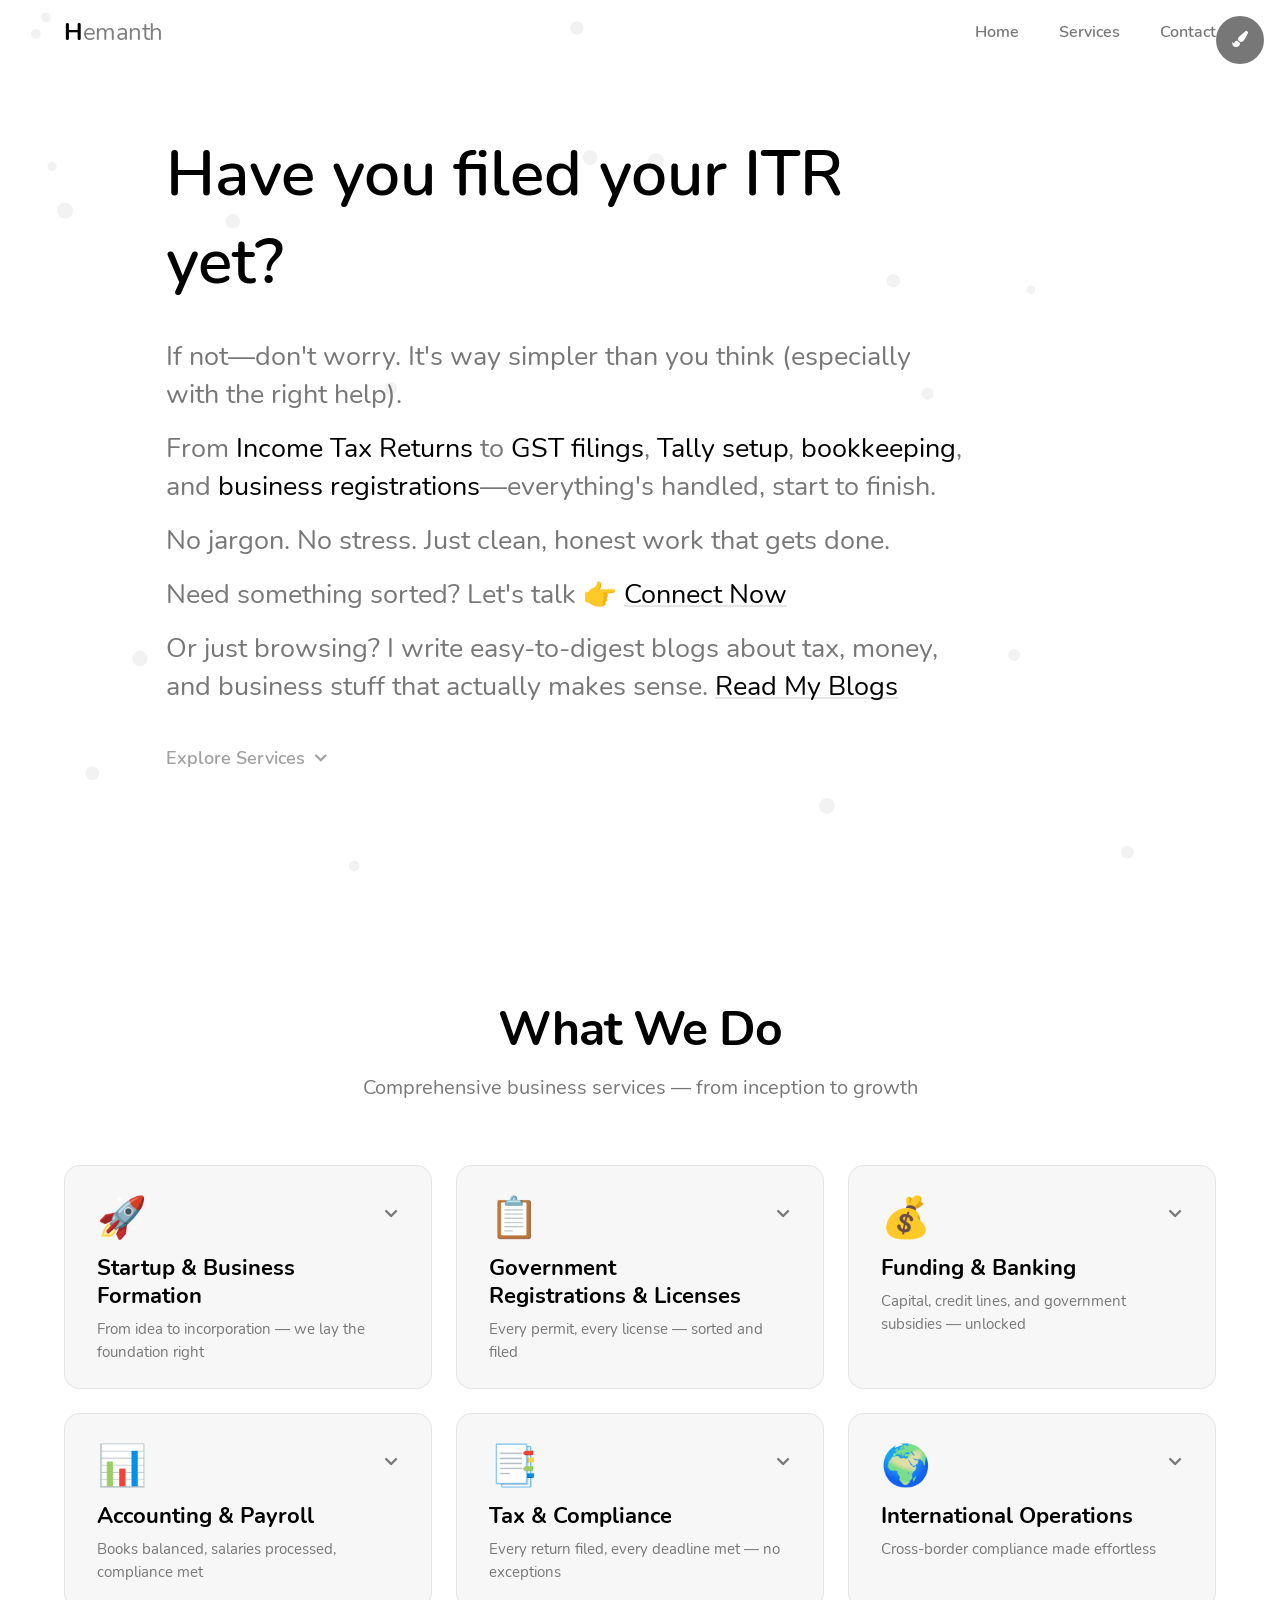
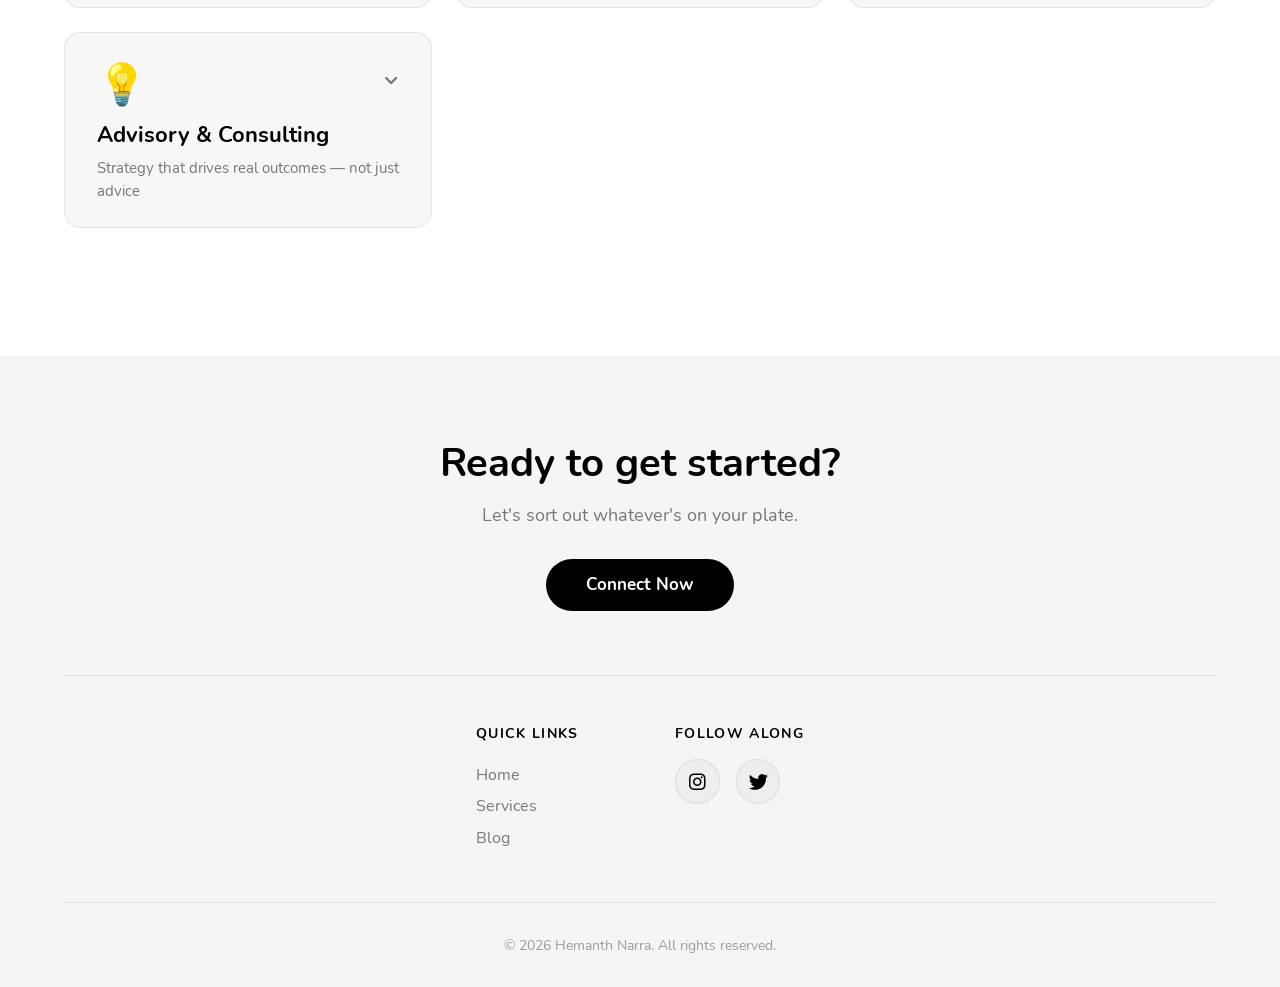
==== index.html @ dd47d0d2 "redesign: add services catalogue with 7 categories, navbar, footer with social links" ====
<!DOCTYPE html>
<html lang="en">
<head>
	<meta charset="utf-8">
	<meta name="viewport" content="width=device-width, initial-scale=1">
	<title>Hemanth Narra — Tax, Compliance & Business Advisory</title>
	<meta name="description" content="End-to-end business services — from startup incorporation and government licenses to tax compliance, accounting, and strategic advisory.">
	<meta name="keywords" content="Income Tax Return, GST Filing, Tally, Accounting, Business Services, Audit, Tax Filing India, Startup Registration, FSSAI, IEC, MSME, ROC Filing, Business Advisory">
	<meta property="og:url" content="https://narra.eu.org">
	<meta property="og:type" content="website">
	<meta property="og:title" content="Hemanth Narra — Tax, Compliance & Business Advisory">
	<meta property="og:description" content="End-to-end business services — from startup incorporation and government licenses to tax compliance, accounting, and strategic advisory.">
	<link rel="stylesheet" type="text/css" href="fonts/css/nunito.css">
	<link rel="stylesheet" type="text/css" href="fonts/css/fontawesome.min.css">
	<link rel="stylesheet" type="text/css" href="css/style.css">
	<link rel="icon" href="fonts/circle_h_icon_199375.ico" type="image/x-icon">
</head>
<body>

<!-- Navigation -->
<nav id="navbar" class="navbar">
	<div class="nav-inner">
		<a href="#home" class="nav-logo">H<span>emanth</span></a>
		<div class="nav-links">
			<a href="#home">Home</a>
			<a href="#services">Services</a>
			<a href="#contact">Contact</a>
		</div>
		<button class="nav-menu-btn" aria-label="Toggle menu">
			<i class="fas fa-bars"></i>
		</button>
	</div>
</nav>

<!-- Hero Section -->
<section id="home" class="main">
	<canvas id="bg" alt=""></canvas>
	<div class="text-container">
		<h1>Have you filed your ITR yet?</h1>
		<h3>If not—don't worry. It's way simpler than you think (especially with the right help).</h3>
		<h3>From <em>Income Tax Returns</em> to <em>GST filings</em>, <em>Tally setup</em>, <em>bookkeeping</em>, and <em>business registrations</em>—everything's handled, start to finish.</h3>
		<h3>No jargon. No stress. Just clean, honest work that gets done.</h3>
		<h3>Need something sorted? Let's talk 👉 <a href="https://forms.gle/b6mmNs5mysbTqsaD6" target="_blank">Connect Now</a></h3>
		<h3>Or just browsing? I write easy-to-digest blogs about tax, money, and business stuff that actually makes sense. <a href="https://blog.narra.eu.org/" target="_blank">Read My Blogs</a></h3>
		<a href="#services" class="scroll-cta">
			<span>Explore Services</span>
			<i class="fas fa-chevron-down"></i>
		</a>
	</div>

	<dialog class="change-color-dialog">
		<h4>Pick your vibe 🌈<br> What colour do you want?</h4>
		<form method="dialog">
			<div class="radio-buttons"></div>
			<input type="button" value="save" id="color-change-save">
			<input type="submit" value="exit">
		</form>
	</dialog>

	<button class="change-color-button" aria-label="change color">
		<i class="fas fa-paint-brush"></i>
	</button>

	<noscript>
		<style>
			button.change-color-button { display: none; }
		</style>
	</noscript>
</section>

<div class="clapper" aria-hidden="true">👏 Less chaos. More clarity.</div>

<!-- Services Catalogue -->
<section id="services" class="services-section">
	<div class="services-inner">
		<h2 class="section-title">What We Do</h2>
		<p class="section-subtitle">Comprehensive business services — from inception to growth</p>

		<div class="services-grid">

			<!-- Category 1: Startup & Business Formation -->
			<div class="service-card" data-category="startup">
				<div class="card-header">
					<div class="card-icon">🚀</div>
					<h3 class="card-title">Startup & Business Formation</h3>
					<p class="card-tagline">From idea to incorporation — we lay the foundation right</p>
					<button class="card-toggle" aria-label="Expand services">
						<i class="fas fa-chevron-down"></i>
					</button>
				</div>
				<div class="card-services">
					<ul>
						<li><strong>Strategic Planning</strong> — Structuring your startup concept from ground up</li>
						<li><strong>Business Incorporation</strong> — Private Limited, LLP, Firms, Trusts, Societies</li>
						<li><strong>ROC Incorporation</strong> — Complete registrar filings handled</li>
						<li><strong>MOA / AOA Drafting</strong> — Memorandum & Articles of Association</li>
						<li><strong>Partnership Deed</strong> — Drafting & Registrar of Firms filing</li>
						<li><strong>Trust Deed & Bye-laws</strong> — For Trusts and Societies</li>
						<li><strong>Social Compliance</strong> — Regulatory compliance for Trusts & Societies</li>
					</ul>
				</div>
			</div>

			<!-- Category 2: Government Registrations & Licenses -->
			<div class="service-card" data-category="licenses">
				<div class="card-header">
					<div class="card-icon">📋</div>
					<h3 class="card-title">Government Registrations & Licenses</h3>
					<p class="card-tagline">Every permit, every license — sorted and filed</p>
					<button class="card-toggle" aria-label="Expand services">
						<i class="fas fa-chevron-down"></i>
					</button>
				</div>
				<div class="card-services">
					<ul>
						<li><strong>DPIIT Recognition</strong> — Startup certification from the government</li>
						<li><strong>Startup India Portal</strong> — Complete registration assistance</li>
						<li><strong>NSWS Guidance</strong> — Single window clearance navigation</li>
						<li><strong>Factory Licenses</strong> — State-level factory establishment permits</li>
						<li><strong>Pollution Control NOCs</strong> — CPCB / SPCB approvals</li>
						<li><strong>FSSAI Food Licenses</strong> — Central & state food safety registrations</li>
						<li><strong>BIS Certification</strong> — Bureau of Indian Standards compliance</li>
						<li><strong>Quality Standards</strong> — ISO and industry-specific certifications</li>
						<li><strong>Import Export Code (IEC)</strong> — DGFT registration</li>
						<li><strong>Specialized Trade Licenses</strong> — Industry-specific permits</li>
					</ul>
				</div>
			</div>

			<!-- Category 3: Funding & Banking -->
			<div class="service-card" data-category="funding">
				<div class="card-header">
					<div class="card-icon">💰</div>
					<h3 class="card-title">Funding & Banking</h3>
					<p class="card-tagline">Capital, credit lines, and government subsidies — unlocked</p>
					<button class="card-toggle" aria-label="Expand services">
						<i class="fas fa-chevron-down"></i>
					</button>
				</div>
				<div class="card-services">
					<ul>
						<li><strong>Venture Capital Linking</strong> — Connecting you with the right investors</li>
						<li><strong>MSME Banking</strong> — Specialized credit lines & working capital</li>
						<li><strong>Government Subsidies</strong> — Central & state industrial benefits</li>
						<li><strong>DPR Preparation</strong> — Detailed Project Reports for funding applications</li>
					</ul>
				</div>
			</div>

			<!-- Category 4: Accounting & Payroll -->
			<div class="service-card" data-category="accounting">
				<div class="card-header">
					<div class="card-icon">📊</div>
					<h3 class="card-title">Accounting & Payroll</h3>
					<p class="card-tagline">Books balanced, salaries processed, compliance met</p>
					<button class="card-toggle" aria-label="Expand services">
						<i class="fas fa-chevron-down"></i>
					</button>
				</div>
				<div class="card-services">
					<ul>
						<li><strong>Bookkeeping</strong> — Financial recording & digital reconciliation</li>
						<li><strong>Payroll Processing</strong> — Salary management, attendance tracking, disbursements</li>
						<li><strong>Compliance Checks</strong> — PF, ESI, Professional Tax verification</li>
						<li><strong>Financial Reporting</strong> — Monthly health reports & insights</li>
					</ul>
				</div>
			</div>

			<!-- Category 5: Tax & Compliance -->
			<div class="service-card" data-category="tax">
				<div class="card-header">
					<div class="card-icon">📑</div>
					<h3 class="card-title">Tax & Compliance</h3>
					<p class="card-tagline">Every return filed, every deadline met — no exceptions</p>
					<button class="card-toggle" aria-label="Expand services">
						<i class="fas fa-chevron-down"></i>
					</button>
				</div>
				<div class="card-services">
					<ul>
						<li><strong>Direct Tax</strong> — ITR Filing, TDS Returns, DSC Management</li>
						<li><strong>Indirect Tax</strong> — GST Registration, Monthly Filing, GSTR 1/3B Returns</li>
						<li><strong>Labor Laws</strong> — PF, ESI, Professional Tax deposits & compliance</li>
						<li><strong>Corporate Law</strong> — ROC Filings, Secretarial Audit, Annual Returns</li>
					</ul>
				</div>
			</div>

			<!-- Category 6: International Operations -->
			<div class="service-card" data-category="international">
				<div class="card-header">
					<div class="card-icon">🌍</div>
					<h3 class="card-title">International Operations</h3>
					<p class="card-tagline">Cross-border compliance made effortless</p>
					<button class="card-toggle" aria-label="Expand services">
						<i class="fas fa-chevron-down"></i>
					</button>
				</div>
				<div class="card-services">
					<ul>
						<li><strong>US GAAP Bookkeeping</strong> — American accounting standards handled</li>
						<li><strong>Federal & State Tax Filings</strong> — US tax compliance</li>
						<li><strong>International Tax Planning</strong> — Cross-border structuring</li>
						<li><strong>FEMA Compliance</strong> — Foreign exchange regulations</li>
						<li><strong>Currency Hedging</strong> — Risk management for forex exposure</li>
						<li><strong>Remittance Advisory</strong> — Inward & outward remittance guidance</li>
					</ul>
				</div>
			</div>

			<!-- Category 7: Advisory & Consulting -->
			<div class="service-card" data-category="advisory">
				<div class="card-header">
					<div class="card-icon">💡</div>
					<h3 class="card-title">Advisory & Consulting</h3>
					<p class="card-tagline">Strategy that drives real outcomes — not just advice</p>
					<button class="card-toggle" aria-label="Expand services">
						<i class="fas fa-chevron-down"></i>
					</button>
				</div>
				<div class="card-services">
					<ul>
						<li><strong>Outcome-Based Consulting</strong> — Strategies for profit, distribution, export & marketing</li>
						<li><strong>Personal Finance</strong> — Insurance, Equity, Mutual Fund portfolio guidance</li>
						<li><strong>Tax Planning</strong> — Proactive structural tax planning & optimization</li>
					</ul>
				</div>
			</div>

		</div>
	</div>
</section>

<!-- Contact / Footer -->
<footer id="contact" class="site-footer">
	<div class="footer-inner">
		<div class="footer-cta">
			<h2>Ready to get started?</h2>
			<p>Let's sort out whatever's on your plate.</p>
			<a href="https://forms.gle/b6mmNs5mysbTqsaD6" target="_blank" class="footer-btn">Connect Now</a>
		</div>
		<div class="footer-links">
			<div class="footer-col">
				<h4>Quick Links</h4>
				<a href="#home">Home</a>
				<a href="#services">Services</a>
				<a href="https://blog.narra.eu.org/" target="_blank">Blog</a>
			</div>
			<div class="footer-col">
				<h4>Follow Along</h4>
				<div class="social-links">
					<a href="https://www.instagram.com/hemanthnarrax/" target="_blank" aria-label="Instagram">
						<i class="fab fa-instagram"></i>
					</a>
					<a href="https://x.com/HemanthnarraX" target="_blank" aria-label="X (Twitter)">
						<i class="fab fa-twitter"></i>
					</a>
				</div>
			</div>
		</div>
		<div class="footer-bottom">
			<p>&copy; 2026 Hemanth Narra. All rights reserved.</p>
		</div>
	</div>
</footer>

<script src="js/script.js"></script>
<script src="fonts/attribution.js"></script>
</body>
</html>
---- fonts/css/nunito.css ----
/*! Generated by Font Squirrel (https://www.fontsquirrel.com) on January 31, 2022 */

@font-face {
    font-family: 'Nunito';
    src: url('../webfonts/nunito-regular.woff2') format('woff2'),
         url('../webfonts/nunito-regular.woff') format('woff');
    font-weight: 400;
    font-style: normal;
}

@font-face {
    font-family: 'Nunito';
    src: url('../webfonts/nunito-semibold.woff2') format('woff2'),
         url('../webfonts/nunito-semibold.woff') format('woff');
    font-weight: 600;
    font-style: normal;
}

@font-face {
    font-family: 'Nunito';
    src: url('../webfonts/nunito-bold.woff2') format('woff2'),
         url('../webfonts/nunito-bold.woff') format('woff');
    font-weight: 700;
    font-style: normal;
}
---- css/style.css ----
*, *:before, *:after {
  box-sizing: border-box;
}

html {
  overflow-x: hidden;
  scroll-behavior: smooth;
}

body {
  margin: 0;
  font-family: "Nunito", sans-serif;
  background: var(--bgColor);
  --liteColor: white;
  --liteText: #777;
  --darkColor: black;
  --darkText: #aaa;
  --mintColor: #c7fcee;
  --mintText: #5f8c80;
  --purpColor: #cfc7fc;
  --purpText: #7166af;
  --yellColor: #fcfcbf;
  --yellText: #8c8c5f;
  --pinkColor: #fca9d6;
  --pinkText: #7f556c;
  --blueColor: #ade3ff;
  --blueText: #46748c;
  /* Redesign tokens */
  --cardBg: rgba(255,255,255,0.06);
  --cardBorder: rgba(0,0,0,0.08);
  --cardHover: rgba(0,0,0,0.03);
  --sectionBg: transparent;
  --footerBg: rgba(0,0,0,0.05);
  --accentGradient: linear-gradient(135deg, var(--boldColor), var(--textColor));
}
@media (prefers-color-scheme: light) {
  body {
    --bgColor: white;
    --textColor: #777;
    --iconColor: black;
    --boldColor: black;
    --cardBg: rgba(0,0,0,0.03);
    --cardBorder: rgba(0,0,0,0.08);
    --cardHover: rgba(0,0,0,0.06);
    --footerBg: rgba(0,0,0,0.04);
  }
}
@media (prefers-color-scheme: dark) {
  body {
    --bgColor: black;
    --iconColor: white;
    --textColor: #aaa;
    --boldColor: white;
    --cardBg: rgba(255,255,255,0.05);
    --cardBorder: rgba(255,255,255,0.1);
    --cardHover: rgba(255,255,255,0.08);
    --footerBg: rgba(255,255,255,0.04);
  }
}
body.lite-mode {
  --bgColor: white;
  --textColor: #777;
  --iconColor: black;
  --boldColor: black;
  --cardBg: rgba(0,0,0,0.03);
  --cardBorder: rgba(0,0,0,0.08);
  --cardHover: rgba(0,0,0,0.06);
  --footerBg: rgba(0,0,0,0.04);
}
body.dark-mode {
  --bgColor: black;
  --iconColor: white;
  --textColor: #aaa;
  --boldColor: white;
  --cardBg: rgba(255,255,255,0.05);
  --cardBorder: rgba(255,255,255,0.1);
  --cardHover: rgba(255,255,255,0.08);
  --footerBg: rgba(255,255,255,0.04);
}
body.mint-mode {
  --bgColor: #c7fcee;
  --iconColor: #486b61;
  --textColor: #5f8c80;
  --boldColor: #10352b;
  --cardBg: rgba(16,53,43,0.06);
  --cardBorder: rgba(16,53,43,0.12);
  --cardHover: rgba(16,53,43,0.1);
  --footerBg: rgba(16,53,43,0.06);
}
body.purp-mode {
  --bgColor: #cfc7fc;
  --iconColor: #5a518c;
  --textColor: #7166af;
  --boldColor: #312c4c;
  --cardBg: rgba(49,44,76,0.06);
  --cardBorder: rgba(49,44,76,0.12);
  --cardHover: rgba(49,44,76,0.1);
  --footerBg: rgba(49,44,76,0.06);
}
body.yell-mode {
  --bgColor: #fcfcbf;
  --iconColor: #54543f;
  --textColor: #8c8c5f;
  --boldColor: #353528;
  --cardBg: rgba(53,53,40,0.06);
  --cardBorder: rgba(53,53,40,0.12);
  --cardHover: rgba(53,53,40,0.1);
  --footerBg: rgba(53,53,40,0.06);
}
body.pink-mode {
  --bgColor: #fca9d6;
  --iconColor: #54543f;
  --textColor: #6b5260;
  --boldColor: #513645;
  --cardBg: rgba(81,54,69,0.08);
  --cardBorder: rgba(81,54,69,0.15);
  --cardHover: rgba(81,54,69,0.12);
  --footerBg: rgba(81,54,69,0.06);
}
body.blue-mode {
  --bgColor: #ade3ff;
  --iconColor: #394b54;
  --textColor: #46748c;
  --boldColor: #242f35;
  --cardBg: rgba(36,47,53,0.06);
  --cardBorder: rgba(36,47,53,0.12);
  --cardHover: rgba(36,47,53,0.1);
  --footerBg: rgba(36,47,53,0.06);
}

/* ============================================
   NAVBAR 
   ============================================ */

.navbar {
  position: fixed;
  top: 0;
  left: 0;
  right: 0;
  z-index: 1000;
  padding: 0 2rem;
  transition: background 0.35s ease, box-shadow 0.35s ease, backdrop-filter 0.35s ease;
}
.navbar.scrolled {
  background: var(--bgColor);
  box-shadow: 0 1px 20px rgba(0,0,0,0.08);
  backdrop-filter: blur(20px);
  -webkit-backdrop-filter: blur(20px);
}
.nav-inner {
  max-width: 72rem;
  margin: 0 auto;
  display: flex;
  align-items: center;
  justify-content: space-between;
  height: 4rem;
}
.nav-logo {
  font-size: 1.5rem;
  font-weight: 700;
  color: var(--boldColor);
  text-decoration: none;
  letter-spacing: -0.02em;
}
.nav-logo span {
  font-weight: 400;
  opacity: 0.5;
}
.nav-links {
  display: flex;
  gap: 2.5rem;
}
.nav-links a {
  color: var(--textColor);
  text-decoration: none;
  font-size: 1rem;
  font-weight: 600;
  position: relative;
  transition: color 0.2s ease;
}
.nav-links a:hover {
  color: var(--boldColor);
}
.nav-links a::after {
  content: "";
  position: absolute;
  bottom: -0.25rem;
  left: 0;
  width: 0;
  height: 2px;
  background: var(--boldColor);
  transition: width 0.3s ease;
}
.nav-links a:hover::after {
  width: 100%;
}
.nav-menu-btn {
  display: none;
  background: none;
  border: none;
  color: var(--boldColor);
  font-size: 1.4rem;
  cursor: pointer;
  padding: 0.5rem;
}

/* ============================================
   HERO SECTION (existing, refined)
   ============================================ */

.main {
  min-height: 100vh;
  position: relative;
  z-index: 10;
  display: flex;
  justify-content: center;
  align-items: flex-start;
  flex-direction: column;
  overflow-y: hidden;
}
.main > * {
  position: relative;
}
.main > canvas#bg {
  position: absolute;
  top: 0;
  left: 0;
}
.main .text-container {
  text-align: left;
  max-width: 50rem;
  margin: auto auto auto 13vw;
}
.main h1 {
  font-size: 4rem;
  font-weight: 600;
  margin: 0 0 2rem;
  color: var(--boldColor);
}
.main h3 {
  margin: 1rem 0 0;
  font-size: 1.7rem;
  line-height: 1.4;
  font-weight: normal;
  color: var(--textColor);
}
.main em {
  color: var(--boldColor);
  font: inherit;
}
.main h3 a {
  color: var(--boldColor);
  text-decoration: none;
  border-bottom: 0.2rem solid transparent;
  white-space: nowrap;
  position: relative;
}
.main h3 a:before, .main h3 a:after {
  content: "";
  bottom: 0.4rem;
  left: 0;
  width: 100%;
  height: 0.1rem;
  background: var(--boldColor);
  position: absolute;
  opacity: 0.04;
  transition: all 0.2s ease;
}
.main h3 a:before {
  transform: scaleX(0);
  transform-origin: center left;
}
.main h3 a:after {
  opacity: 0.1;
}
.main h3 a:hover:before {
  transform: scaleX(1);
  opacity: 0.2;
}
.main h3 button {
  color: inherit;
  font: inherit;
  margin: 0;
  padding: 0;
  border: 0;
  background: none;
}

/* Scroll CTA */
.scroll-cta {
  display: inline-flex;
  align-items: center;
  gap: 0.6rem;
  margin-top: 2.5rem;
  color: var(--textColor);
  text-decoration: none;
  font-size: 1.1rem;
  font-weight: 600;
  opacity: 0.7;
  transition: opacity 0.3s ease, color 0.3s ease;
}
.scroll-cta:hover {
  opacity: 1;
  color: var(--boldColor);
}
.scroll-cta i {
  font-size: 0.85rem;
  animation: float-down 2s ease-in-out infinite;
}

@keyframes float-down {
  0%, 100% { transform: translateY(0); }
  50% { transform: translateY(5px); }
}

/* Contact methods (kept for backward compat) */
.main .contact-methods {
  display: flex;
  margin-left: -1.5rem;
  margin-top: 1rem;
}
.main .contact-methods a.contact-method {
  color: inherit;
  text-decoration: none;
  position: relative;
  overflow: visible;
  width: 4rem;
  height: 4rem;
}
.main .contact-methods a.contact-method i {
  color: var(--iconColor);
}
.main .contact-methods a.contact-method p {
  position: absolute;
  top: 90%;
  left: -100rem;
  right: -100rem;
  margin: 0 auto;
  width: max-content;
  opacity: 0;
  transition: all 0.2s ease;
  color: var(--iconColor);
  font-size: 0.85rem;
}
.main .contact-methods a.contact-method:hover p {
  opacity: 1;
}
.main .contact-methods a.contact-method:last-child p {
  left: auto;
  right: 1.5rem;
  margin: 0;
}
.main .contact-methods a.contact-method:first-child p {
  left: 1.5rem;
  right: auto;
  margin: 0;
}
.main .contact-methods i {
  width: 4rem;
  height: 4rem;
  line-height: 4rem;
  text-align: center;
  position: relative;
}
.main .contact-methods i:before {
  position: relative;
  z-index: 10;
}
.main .contact-methods i:after {
  position: absolute;
  top: 0;
  left: 0;
  right: 0;
  bottom: 0;
  margin: auto;
  width: 60%;
  height: 60%;
  border-radius: 50%;
  opacity: 0;
  transform: scale(0.7);
  content: "";
  transition: all 0.2s ease;
  background: #333;
}
.main .contact-methods i.email {
  position: relative;
  width: 4rem;
  height: 4rem;
  display: block;
}
.main .contact-methods i.email:before {
  content: "@";
  font-style: normal;
  font-weight: bold;
  top: 50%;
  left: 50%;
  transform: translate(-50%, -50%);
  width: 100%;
  height: 100%;
  position: absolute;
  text-align: center;
}

/* Color change button & dialog */
.main button.change-color-button {
  position: absolute;
  top: 0;
  right: 0;
  margin: 1rem;
  font: inherit;
  color: inherit;
  border: none;
  border-radius: 100rem;
  height: 3rem;
  width: 3rem;
  text-align: center;
  line-height: 3rem;
  padding: 0;
  background: var(--textColor);
  color: var(--bgColor);
  cursor: pointer;
  z-index: 1001;
}
.main button.change-color-button:hover {
  background: var(--boldColor);
}
.main dialog.change-color-dialog {
  position: fixed;
  top: 0;
  left: 0;
  right: 0;
  margin: auto;
  color: var(--bgColor);
  background: var(--textColor);
  padding: 2rem;
  border: 0;
  border-radius: 0 0 0.25rem 0.25rem;
  width: 100%;
  max-height: calc(100vh - 2rem);
  overflow: scroll;
  box-shadow: 0 0 0.25rem rgba(0, 0, 0, 0.3), 0 0.15rem 1rem rgba(0, 0, 0, 0.1);
  font-size: 1.33rem;
  opacity: 0;
  transform: translateY(-10%);
  pointer-events: none;
  transition: all 0.2s ease;
  display: block;
  z-index: 1002;
}
.main dialog.change-color-dialog[open] {
  opacity: 1;
  transform: translateY(0%);
  pointer-events: all;
}
.main dialog.change-color-dialog h4 {
  margin: 0 0 1rem;
  text-align: center;
  font-size: 1.9rem;
  font-weight: 400;
}
.main dialog.change-color-dialog form {
  display: flex;
  flex-wrap: wrap;
  justify-content: center;
}
.main dialog.change-color-dialog form input[type=button], .main dialog.change-color-dialog form input[type=submit] {
  font: inherit;
  color: inherit;
  padding: 0.5rem 1rem;
  border: 0;
  margin: 1rem 0.5rem 0;
  color: var(--textColor);
  background: var(--bgColor);
  border-radius: 0.25rem;
  cursor: pointer;
}
.main dialog.change-color-dialog form input[type=button]:hover, .main dialog.change-color-dialog form input[type=submit]:hover {
  color: var(--boldColor);
}
.main dialog.change-color-dialog .radio-buttons {
  display: flex;
  flex-wrap: wrap;
  justify-content: center;
  width: 100%;
}
.main dialog.change-color-dialog .radio-buttons > div {
  margin: 0.5rem 0;
}
.main dialog.change-color-dialog .radio-buttons > div input {
  display: none;
}
.main dialog.change-color-dialog .radio-buttons > div label div {
  display: inline-block;
  height: 2rem;
  width: 2rem;
  border-radius: 50%;
  margin: 0 0.25rem 0 0.75rem;
  line-height: 2rem;
  text-align: center;
  border: 0.5rem solid var(--textColor);
  background-clip: padding-box;
}
.main dialog.change-color-dialog .radio-buttons > div input:checked + label div {
  border: 0;
}
.main dialog.change-color-dialog[open] + button.change-color-button {
  transition: all 0.2s ease;
  opacity: 0;
  pointer-events: none;
}

/* ============================================
   SERVICES SECTION
   ============================================ */

.services-section {
  position: relative;
  z-index: 10;
  background: var(--sectionBg);
  padding: 6rem 2rem 8rem;
  min-height: 60vh;
}
.services-inner {
  max-width: 72rem;
  margin: 0 auto;
}

.section-title {
  font-size: 3rem;
  font-weight: 700;
  color: var(--boldColor);
  margin: 0 0 0.75rem;
  text-align: center;
  letter-spacing: -0.02em;
}
.section-subtitle {
  font-size: 1.25rem;
  color: var(--textColor);
  text-align: center;
  margin: 0 0 4rem;
  font-weight: 400;
}

/* Services Grid */
.services-grid {
  display: grid;
  grid-template-columns: repeat(3, 1fr);
  gap: 1.5rem;
}

/* Individual Card */
.service-card {
  background: var(--cardBg);
  border: 1px solid var(--cardBorder);
  border-radius: 1rem;
  overflow: hidden;
  transition: transform 0.3s ease, box-shadow 0.3s ease, background 0.3s ease;
  cursor: pointer;
  /* Scroll animation: start hidden */
  opacity: 0;
  transform: translateY(30px);
}
.service-card.visible {
  opacity: 1;
  transform: translateY(0);
  transition: opacity 0.6s ease, transform 0.6s ease, box-shadow 0.3s ease, background 0.3s ease;
}
.service-card:hover {
  box-shadow: 0 8px 40px rgba(0,0,0,0.08);
  background: var(--cardHover);
}

/* Card Header */
.card-header {
  padding: 2rem 2rem 1.5rem;
  position: relative;
}
.card-icon {
  font-size: 2.5rem;
  margin-bottom: 1rem;
  line-height: 1;
}
.card-title {
  font-size: 1.35rem;
  font-weight: 700;
  color: var(--boldColor);
  margin: 0 0 0.5rem;
  padding-right: 2.5rem;
  line-height: 1.3;
}
.card-tagline {
  font-size: 0.95rem;
  color: var(--textColor);
  margin: 0;
  line-height: 1.5;
}
.card-toggle {
  position: absolute;
  top: 2rem;
  right: 1.5rem;
  background: none;
  border: none;
  color: var(--textColor);
  cursor: pointer;
  width: 2rem;
  height: 2rem;
  display: flex;
  align-items: center;
  justify-content: center;
  border-radius: 50%;
  transition: transform 0.3s ease, background 0.2s ease;
  font-size: 0.9rem;
}
.card-toggle:hover {
  background: var(--cardBorder);
}
.service-card.expanded .card-toggle {
  transform: rotate(180deg);
}

/* Card Services (expandable) */
.card-services {
  max-height: 0;
  overflow: hidden;
  transition: max-height 0.45s cubic-bezier(0.4, 0, 0.2, 1), padding 0.45s cubic-bezier(0.4, 0, 0.2, 1);
  padding: 0 2rem;
}
.service-card.expanded .card-services {
  max-height: 40rem;
  padding: 0 2rem 2rem;
}
.card-services ul {
  list-style: none;
  padding: 0;
  margin: 0;
  border-top: 1px solid var(--cardBorder);
  padding-top: 1.25rem;
}
.card-services li {
  position: relative;
  padding: 0.7rem 0 0.7rem 1.5rem;
  color: var(--textColor);
  font-size: 0.95rem;
  line-height: 1.5;
}
.card-services li::before {
  content: "→";
  position: absolute;
  left: 0;
  color: var(--boldColor);
  opacity: 0.4;
  font-weight: 700;
}
.card-services li strong {
  color: var(--boldColor);
  font-weight: 600;
}

/* ============================================
   FOOTER
   ============================================ */

.site-footer {
  background: var(--footerBg);
  padding: 5rem 2rem 2rem;
  position: relative;
  z-index: 10;
}
.footer-inner {
  max-width: 72rem;
  margin: 0 auto;
}
.footer-cta {
  text-align: center;
  margin-bottom: 4rem;
}
.footer-cta h2 {
  font-size: 2.5rem;
  font-weight: 700;
  color: var(--boldColor);
  margin: 0 0 0.75rem;
}
.footer-cta p {
  font-size: 1.15rem;
  color: var(--textColor);
  margin: 0 0 2rem;
}
.footer-btn {
  display: inline-block;
  padding: 0.9rem 2.5rem;
  background: var(--boldColor);
  color: var(--bgColor);
  text-decoration: none;
  font-size: 1.05rem;
  font-weight: 700;
  border-radius: 100rem;
  transition: transform 0.2s ease, box-shadow 0.2s ease;
}
.footer-btn:hover {
  transform: translateY(-2px);
  box-shadow: 0 6px 25px rgba(0,0,0,0.12);
}

.footer-links {
  display: flex;
  justify-content: center;
  gap: 6rem;
  padding: 3rem 0;
  border-top: 1px solid var(--cardBorder);
}
.footer-col h4 {
  font-size: 0.85rem;
  font-weight: 700;
  text-transform: uppercase;
  letter-spacing: 0.1em;
  color: var(--boldColor);
  margin: 0 0 1rem;
}
.footer-col a {
  display: block;
  color: var(--textColor);
  text-decoration: none;
  font-size: 1rem;
  padding: 0.3rem 0;
  transition: color 0.2s ease;
}
.footer-col a:hover {
  color: var(--boldColor);
}

/* Social Links */
.social-links {
  display: flex;
  gap: 1rem;
}
.social-links a {
  display: inline-flex;
  align-items: center;
  justify-content: center;
  width: 2.8rem;
  height: 2.8rem;
  border-radius: 50%;
  background: var(--cardBg);
  border: 1px solid var(--cardBorder);
  color: var(--boldColor);
  text-decoration: none;
  font-size: 1.2rem;
  transition: transform 0.2s ease, background 0.2s ease;
}
.social-links a:hover {
  transform: scale(1.1);
  background: var(--cardHover);
}

.footer-bottom {
  text-align: center;
  padding-top: 2rem;
  border-top: 1px solid var(--cardBorder);
}
.footer-bottom p {
  color: var(--textColor);
  font-size: 0.9rem;
  opacity: 0.7;
  margin: 0;
}

/* ============================================
   CLAPPER (existing)
   ============================================ */

.clapper {
  position: fixed;
  bottom: 0;
  left: 0;
  width: 100%;
  height: 10rem;
  line-height: 10rem;
  text-align: center;
  z-index: 100000;
  font-size: 5rem;
  pointer-events: none;
  transition: none;
  opacity: 0;
  color: var(--boldColor);
}

.clapper.clapping {
  animation: clap 1s ease-in-out;
}

@keyframes clap {
  0% { opacity: 1; }
  49% { opacity: 0; }
  51% { opacity: 1; }
  100% { opacity: 0; }
}

/* ============================================
   RESPONSIVE
   ============================================ */

@media (max-width: 69rem), (orientation: portrait) {
  .main > .text-container {
    margin: auto;
    padding: 2rem;
  }
}

@media (max-width: 64rem) {
  .services-grid {
    grid-template-columns: repeat(2, 1fr);
  }
}

@media (max-width: 48rem) {
  /* Navbar mobile */
  .nav-links {
    position: fixed;
    top: 4rem;
    left: 0;
    right: 0;
    background: var(--bgColor);
    flex-direction: column;
    align-items: center;
    gap: 0;
    padding: 1rem 0;
    box-shadow: 0 4px 20px rgba(0,0,0,0.08);
    transform: translateY(-120%);
    transition: transform 0.35s ease;
  }
  .nav-links.open {
    transform: translateY(0);
  }
  .nav-links a {
    padding: 0.75rem 2rem;
    width: 100%;
    text-align: center;
    font-size: 1.1rem;
  }
  .nav-links a::after {
    display: none;
  }
  .nav-menu-btn {
    display: block;
  }

  /* Services mobile */
  .services-section {
    padding: 4rem 1.25rem 5rem;
  }
  .section-title {
    font-size: 2.2rem;
  }
  .section-subtitle {
    font-size: 1.05rem;
    margin-bottom: 2.5rem;
  }
  .services-grid {
    grid-template-columns: 1fr;
    gap: 1rem;
  }
  .card-header {
    padding: 1.5rem 1.5rem 1.25rem;
  }
  .card-services {
    padding: 0 1.5rem;
  }
  .service-card.expanded .card-services {
    padding: 0 1.5rem 1.5rem;
  }
  .card-title {
    font-size: 1.2rem;
  }

  /* Footer mobile */
  .footer-cta h2 {
    font-size: 2rem;
  }
  .footer-links {
    flex-direction: column;
    gap: 2rem;
    align-items: center;
    text-align: center;
  }
}

@media (max-width: 30rem) {
  dialog.change-color-dialog br {
    display: none;
  }
  .main > .text-container h1 {
    font-size: 3rem;
  }
  .main > .text-container h3 {
    font-size: 1.5rem;
  }
  .main .contact-methods {
    justify-content: center;
    margin-top: 2rem;
  }
}

@media (prefers-reduced-motion) {
  canvas#bg {
    display: none;
  }
  .service-card {
    opacity: 1;
    transform: none;
  }
}

/*# sourceMappingURL=style.css.map */
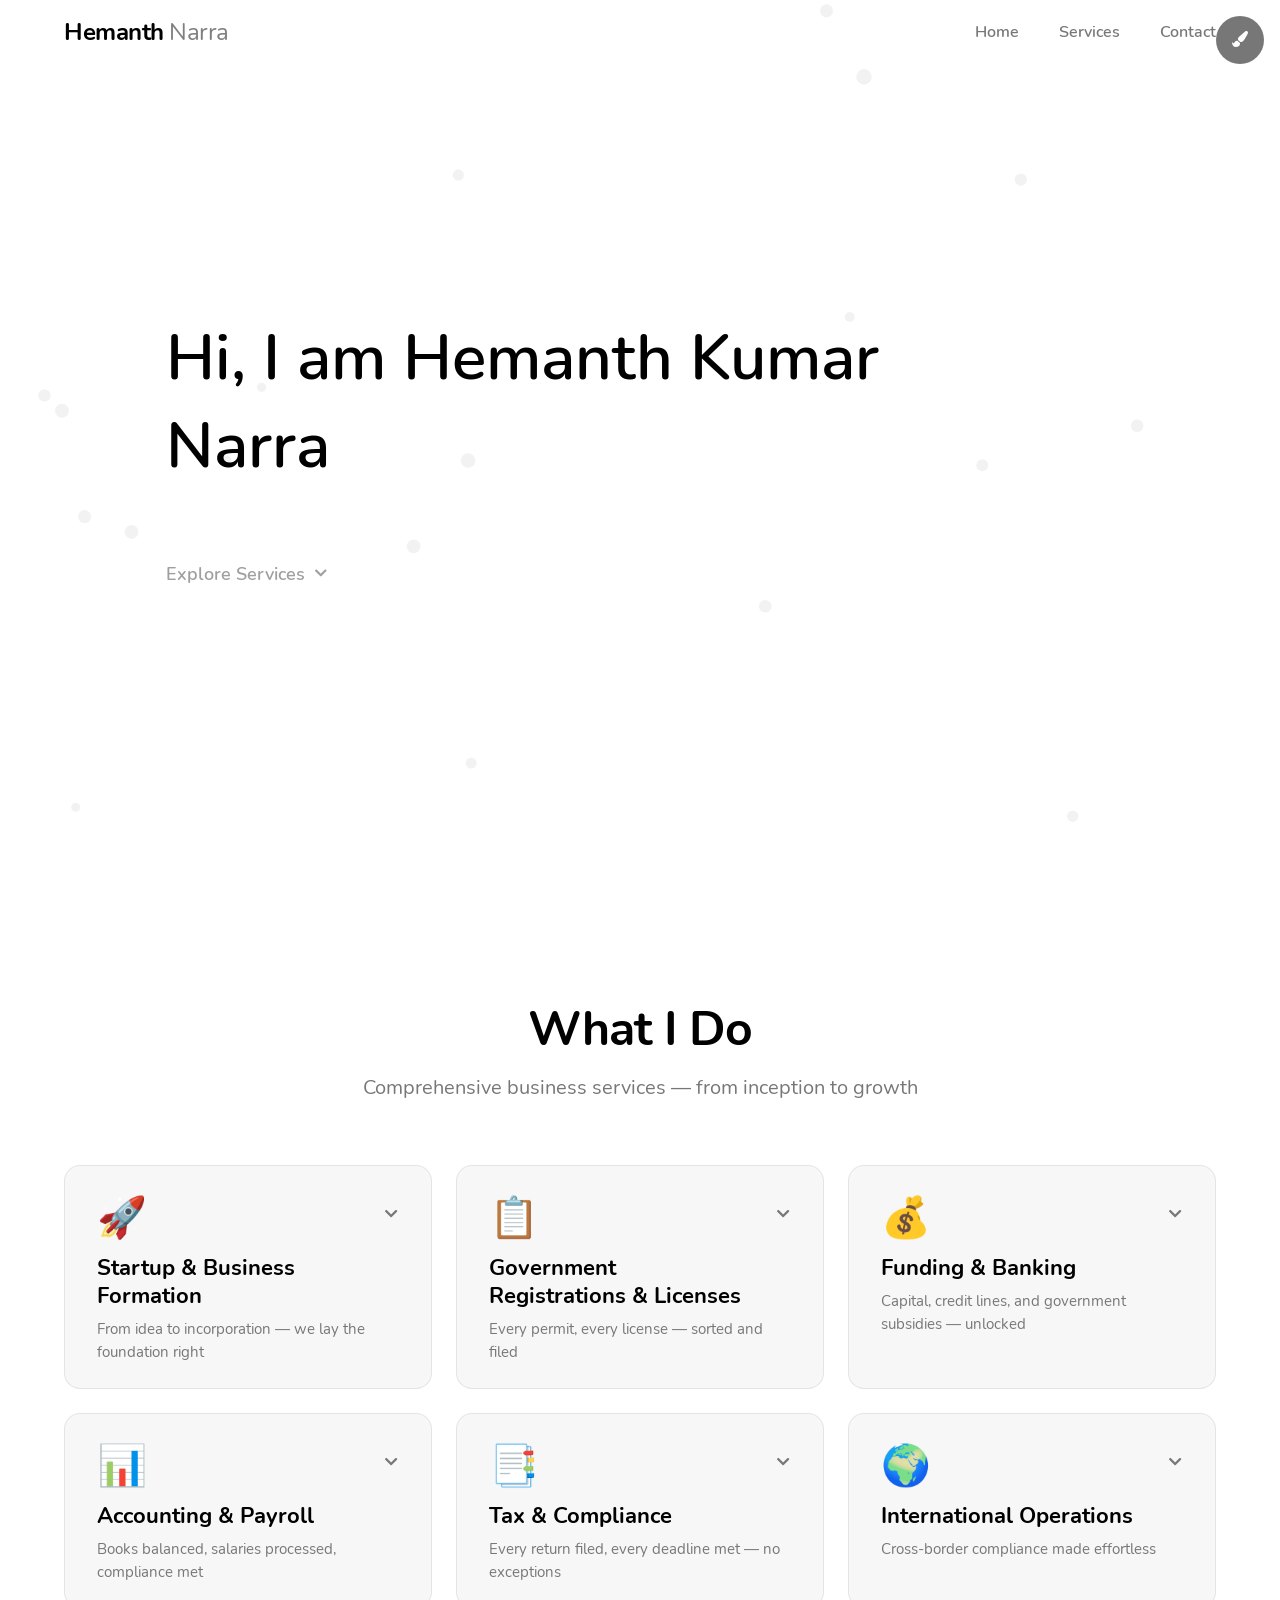
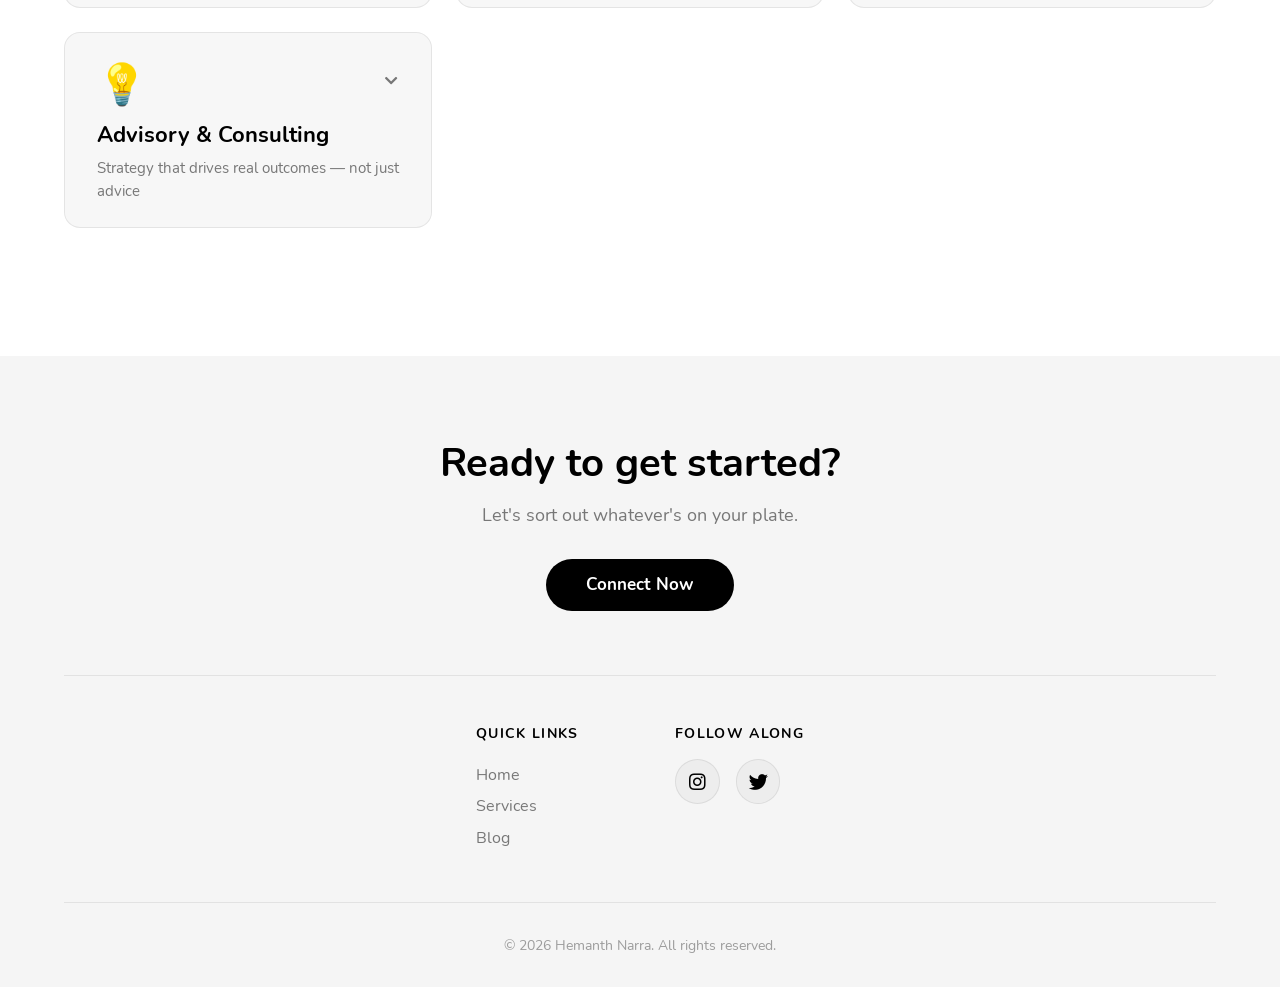
==== commit 440177ba: "fix: move color picker to root level, fix z-index stacking over navbar" ====
--- a/index.html
+++ b/index.html
@@ -20,7 +20,7 @@
 <!-- Navigation -->
 <nav id="navbar" class="navbar">
 	<div class="nav-inner">
-		<a href="#home" class="nav-logo">H<span>emanth</span></a>
+		<a href="#home" class="nav-logo">Hemanth<span> Narra</span></a>
 		<div class="nav-links">
 			<a href="#home">Home</a>
 			<a href="#services">Services</a>
@@ -36,44 +36,39 @@
 <section id="home" class="main">
 	<canvas id="bg" alt=""></canvas>
 	<div class="text-container">
-		<h1>Have you filed your ITR yet?</h1>
-		<h3>If not—don't worry. It's way simpler than you think (especially with the right help).</h3>
-		<h3>From <em>Income Tax Returns</em> to <em>GST filings</em>, <em>Tally setup</em>, <em>bookkeeping</em>, and <em>business registrations</em>—everything's handled, start to finish.</h3>
-		<h3>No jargon. No stress. Just clean, honest work that gets done.</h3>
-		<h3>Need something sorted? Let's talk 👉 <a href="https://forms.gle/b6mmNs5mysbTqsaD6" target="_blank">Connect Now</a></h3>
-		<h3>Or just browsing? I write easy-to-digest blogs about tax, money, and business stuff that actually makes sense. <a href="https://blog.narra.eu.org/" target="_blank">Read My Blogs</a></h3>
+		<h1>Hi, I am Hemanth Kumar Narra</h1>
 		<a href="#services" class="scroll-cta">
 			<span>Explore Services</span>
 			<i class="fas fa-chevron-down"></i>
 		</a>
 	</div>
-
-	<dialog class="change-color-dialog">
-		<h4>Pick your vibe 🌈<br> What colour do you want?</h4>
-		<form method="dialog">
-			<div class="radio-buttons"></div>
-			<input type="button" value="save" id="color-change-save">
-			<input type="submit" value="exit">
-		</form>
-	</dialog>
-
-	<button class="change-color-button" aria-label="change color">
-		<i class="fas fa-paint-brush"></i>
-	</button>
-
-	<noscript>
-		<style>
-			button.change-color-button { display: none; }
-		</style>
-	</noscript>
 </section>
+
+<dialog class="change-color-dialog">
+	<h4>Pick your vibe 🌈<br> What colour do you want?</h4>
+	<form method="dialog">
+		<div class="radio-buttons"></div>
+		<input type="button" value="save" id="color-change-save">
+		<input type="submit" value="exit">
+	</form>
+</dialog>
+
+<button class="change-color-button" aria-label="change color">
+	<i class="fas fa-paint-brush"></i>
+</button>
+
+<noscript>
+	<style>
+		button.change-color-button { display: none; }
+	</style>
+</noscript>
 
 <div class="clapper" aria-hidden="true">👏 Less chaos. More clarity.</div>
 
 <!-- Services Catalogue -->
 <section id="services" class="services-section">
 	<div class="services-inner">
-		<h2 class="section-title">What We Do</h2>
+		<h2 class="section-title">What I Do</h2>
 		<p class="section-subtitle">Comprehensive business services — from inception to growth</p>
 
 		<div class="services-grid">
--- a/css/style.css
+++ b/css/style.css
@@ -402,8 +402,8 @@
 }
 
 /* Color change button & dialog */
-.main button.change-color-button {
-  position: absolute;
+button.change-color-button {
+  position: fixed;
   top: 0;
   right: 0;
   margin: 1rem;
@@ -419,12 +419,12 @@
   background: var(--textColor);
   color: var(--bgColor);
   cursor: pointer;
-  z-index: 1001;
-}
-.main button.change-color-button:hover {
+  z-index: 2000;
+}
+button.change-color-button:hover {
   background: var(--boldColor);
 }
-.main dialog.change-color-dialog {
+dialog.change-color-dialog {
   position: fixed;
   top: 0;
   left: 0;
@@ -445,25 +445,25 @@
   pointer-events: none;
   transition: all 0.2s ease;
   display: block;
-  z-index: 1002;
-}
-.main dialog.change-color-dialog[open] {
+  z-index: 3000;
+}
+dialog.change-color-dialog[open] {
   opacity: 1;
   transform: translateY(0%);
   pointer-events: all;
 }
-.main dialog.change-color-dialog h4 {
+dialog.change-color-dialog h4 {
   margin: 0 0 1rem;
   text-align: center;
   font-size: 1.9rem;
   font-weight: 400;
 }
-.main dialog.change-color-dialog form {
+dialog.change-color-dialog form {
   display: flex;
   flex-wrap: wrap;
   justify-content: center;
 }
-.main dialog.change-color-dialog form input[type=button], .main dialog.change-color-dialog form input[type=submit] {
+dialog.change-color-dialog form input[type=button], dialog.change-color-dialog form input[type=submit] {
   font: inherit;
   color: inherit;
   padding: 0.5rem 1rem;
@@ -474,22 +474,22 @@
   border-radius: 0.25rem;
   cursor: pointer;
 }
-.main dialog.change-color-dialog form input[type=button]:hover, .main dialog.change-color-dialog form input[type=submit]:hover {
-  color: var(--boldColor);
-}
-.main dialog.change-color-dialog .radio-buttons {
+dialog.change-color-dialog form input[type=button]:hover, dialog.change-color-dialog form input[type=submit]:hover {
+  color: var(--boldColor);
+}
+dialog.change-color-dialog .radio-buttons {
   display: flex;
   flex-wrap: wrap;
   justify-content: center;
   width: 100%;
 }
-.main dialog.change-color-dialog .radio-buttons > div {
+dialog.change-color-dialog .radio-buttons > div {
   margin: 0.5rem 0;
 }
-.main dialog.change-color-dialog .radio-buttons > div input {
+dialog.change-color-dialog .radio-buttons > div input {
   display: none;
 }
-.main dialog.change-color-dialog .radio-buttons > div label div {
+dialog.change-color-dialog .radio-buttons > div label div {
   display: inline-block;
   height: 2rem;
   width: 2rem;
@@ -500,10 +500,10 @@
   border: 0.5rem solid var(--textColor);
   background-clip: padding-box;
 }
-.main dialog.change-color-dialog .radio-buttons > div input:checked + label div {
+dialog.change-color-dialog .radio-buttons > div input:checked + label div {
   border: 0;
 }
-.main dialog.change-color-dialog[open] + button.change-color-button {
+dialog.change-color-dialog[open] ~ button.change-color-button {
   transition: all 0.2s ease;
   opacity: 0;
   pointer-events: none;
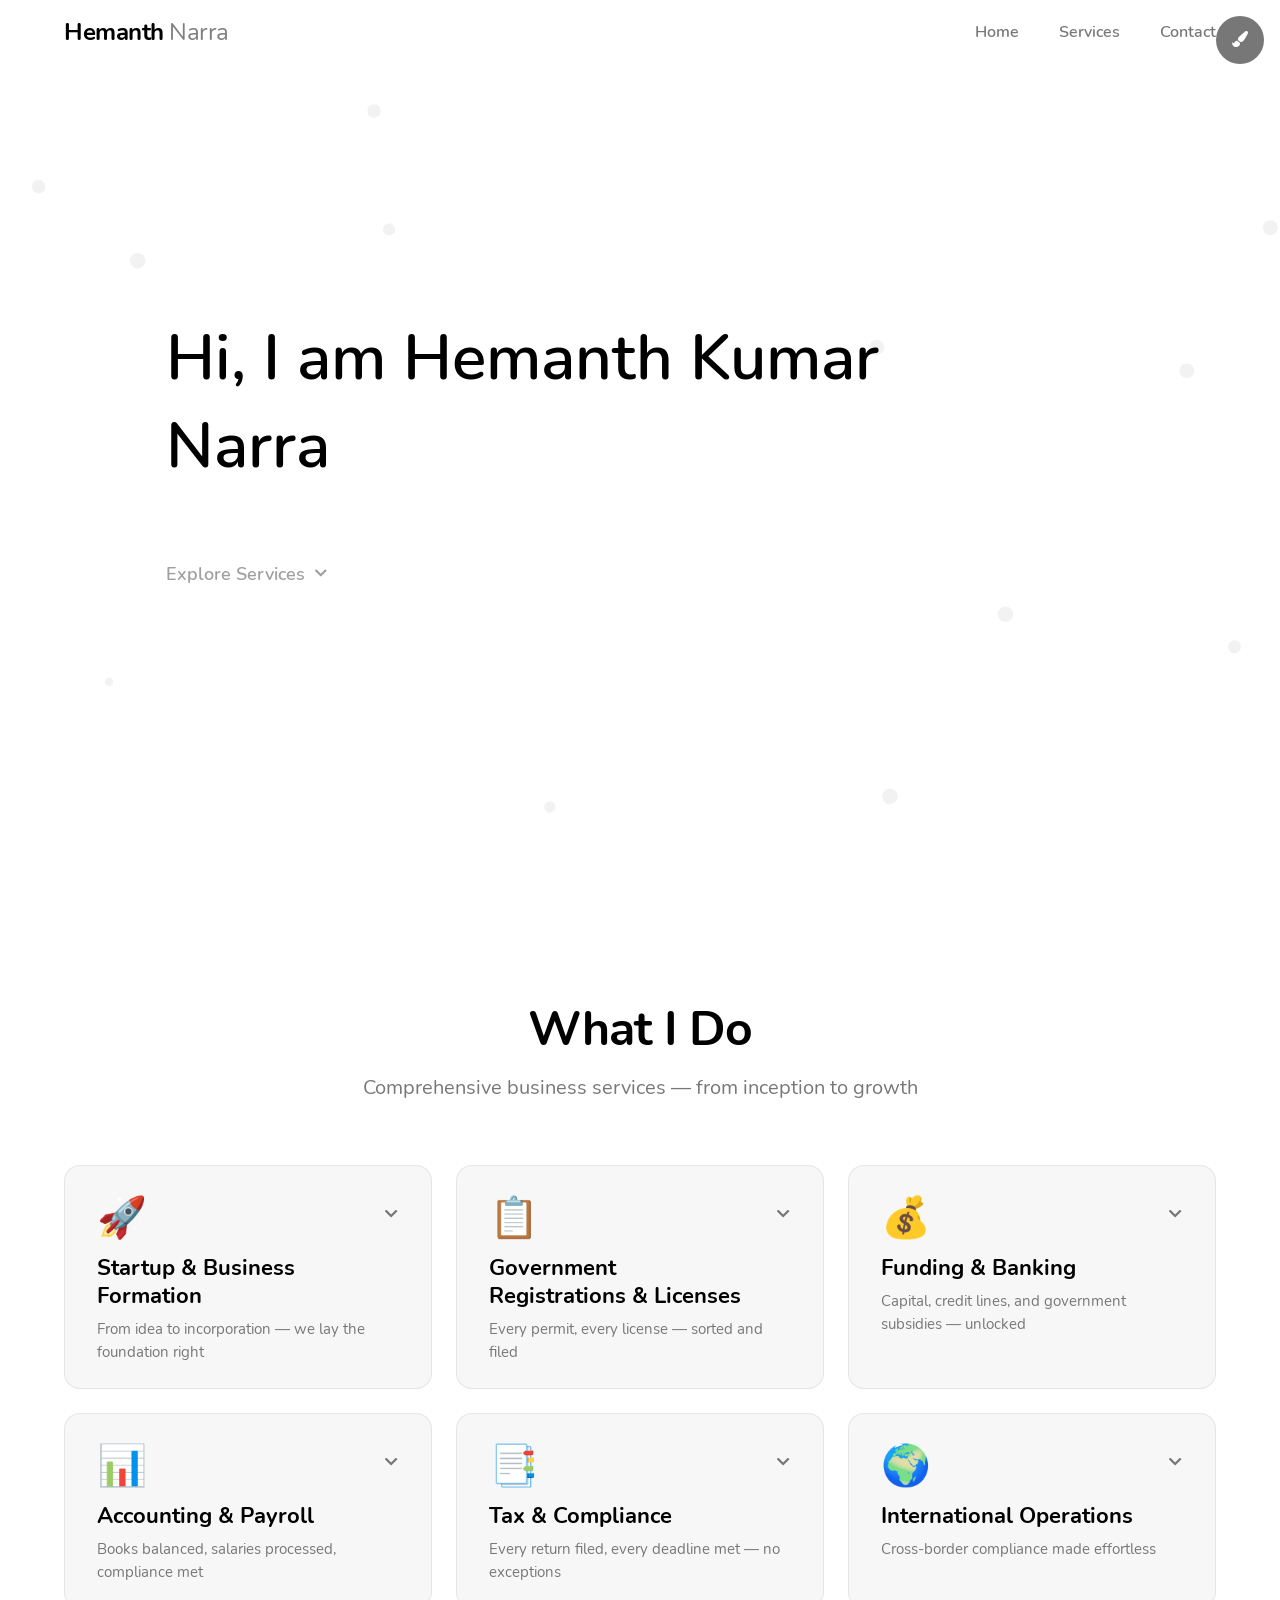
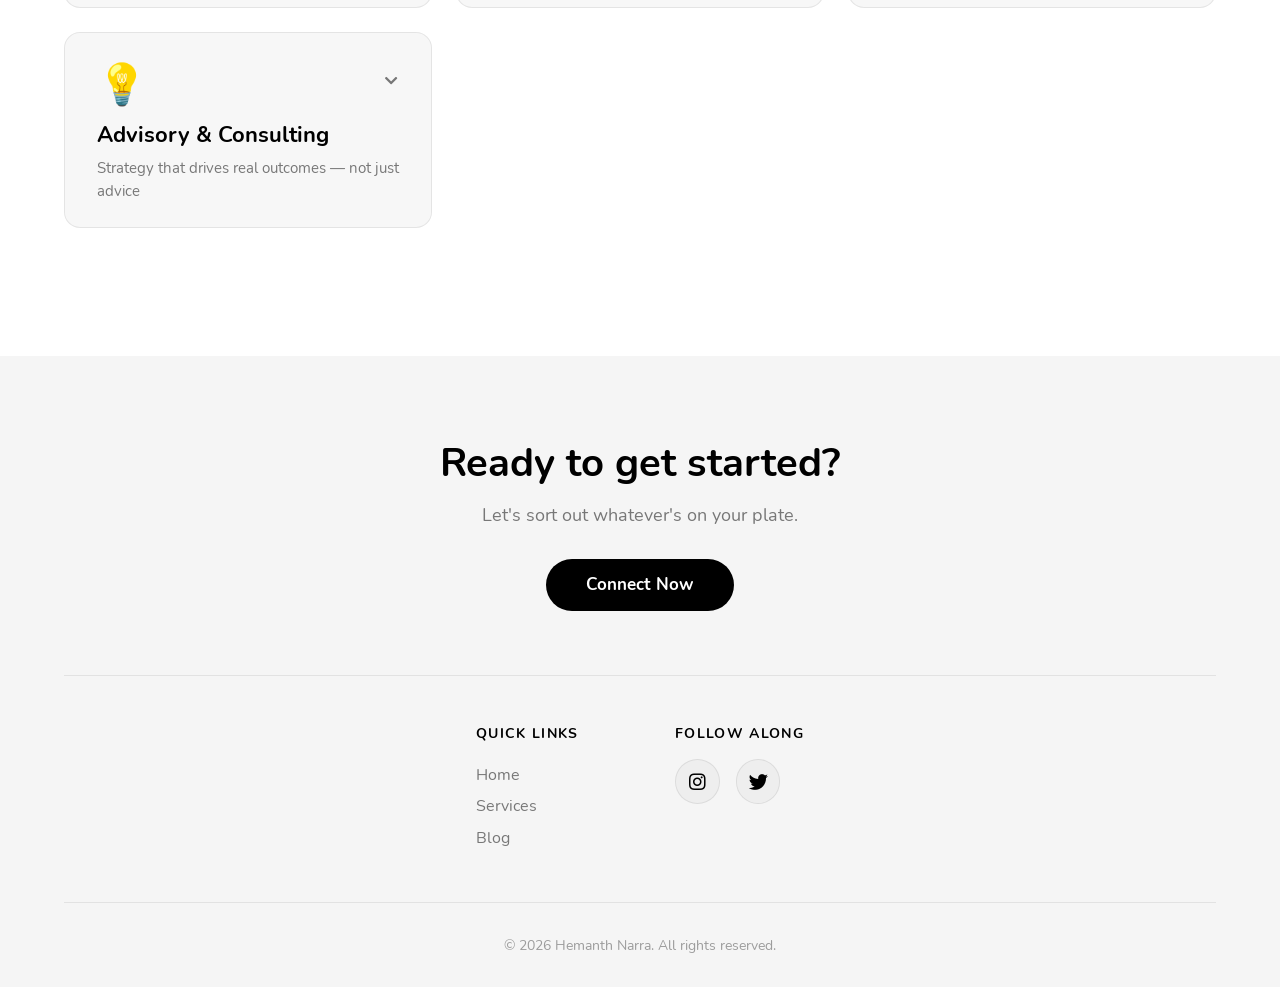
==== commit 0c2de288: "fix: canvas covers full page, remove line between hero and services" ====
--- a/index.html
+++ b/index.html
@@ -17,6 +17,8 @@
 </head>
 <body>
 
+<canvas id="bg"></canvas>
+
 <!-- Navigation -->
 <nav id="navbar" class="navbar">
 	<div class="nav-inner">
@@ -34,7 +36,6 @@
 
 <!-- Hero Section -->
 <section id="home" class="main">
-	<canvas id="bg" alt=""></canvas>
 	<div class="text-container">
 		<h1>Hi, I am Hemanth Kumar Narra</h1>
 		<a href="#services" class="scroll-cta">
--- a/css/style.css
+++ b/css/style.css
@@ -216,15 +216,18 @@
   justify-content: center;
   align-items: flex-start;
   flex-direction: column;
-  overflow-y: hidden;
 }
 .main > * {
   position: relative;
 }
-.main > canvas#bg {
-  position: absolute;
+canvas#bg {
+  position: fixed;
   top: 0;
   left: 0;
+  width: 100%;
+  height: 100%;
+  z-index: 0;
+  pointer-events: none;
 }
 .main .text-container {
   text-align: left;
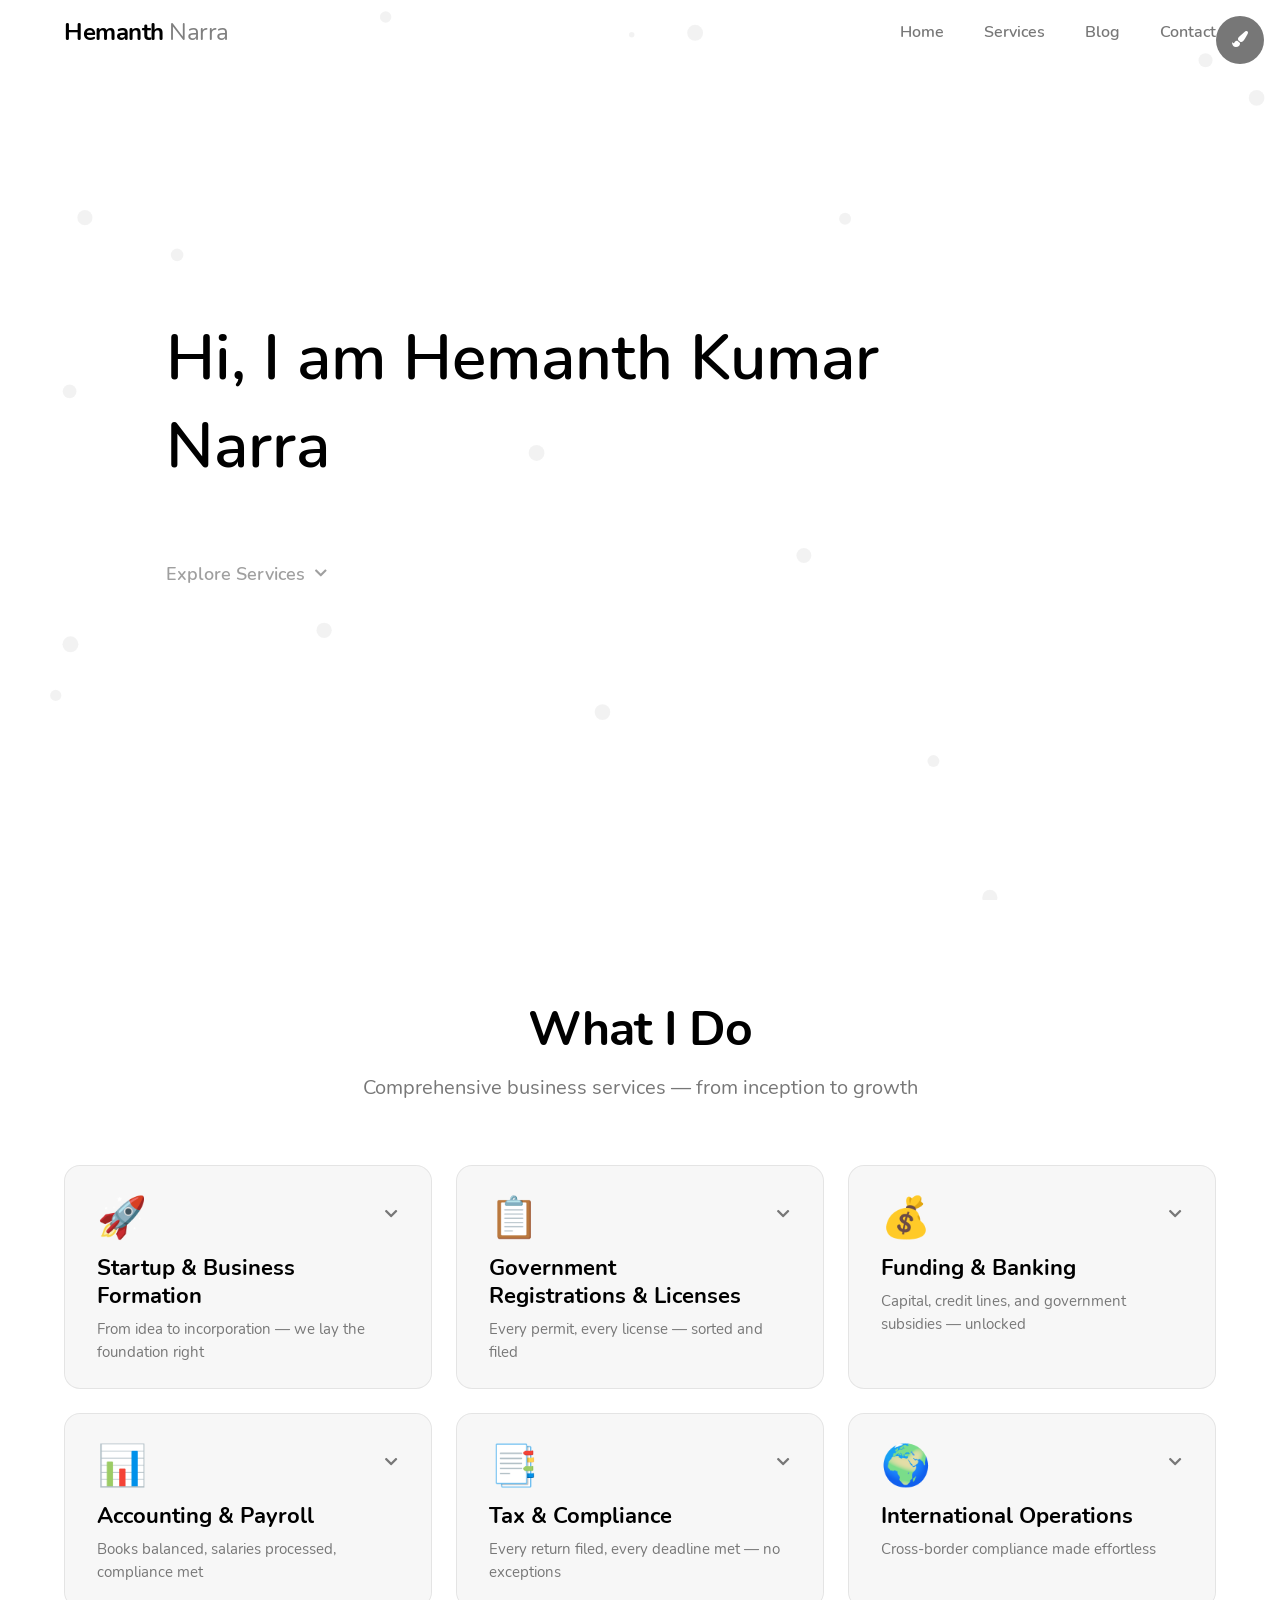
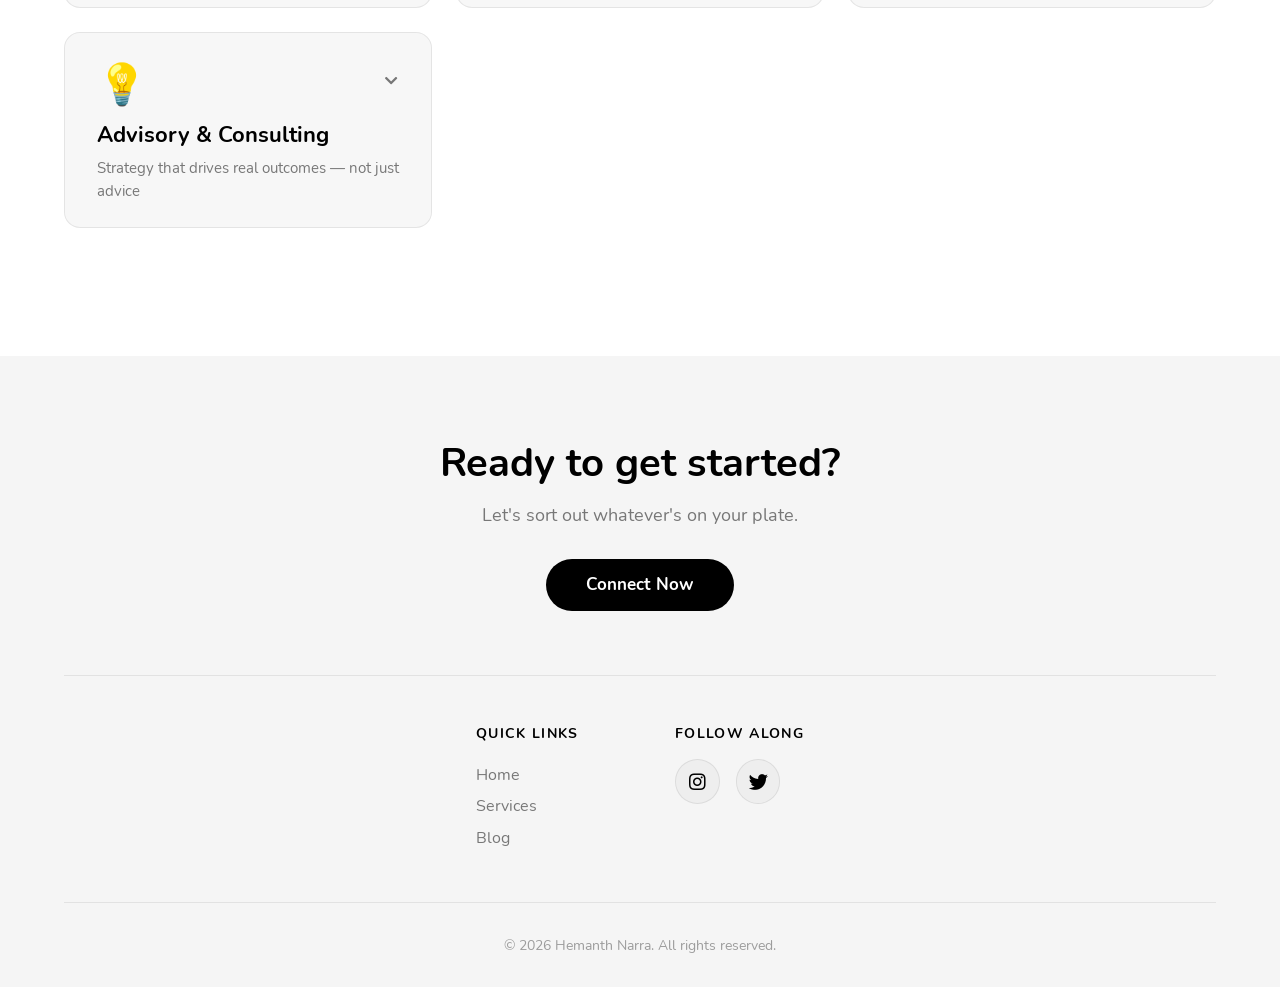
==== commit 660c76ed: "feat: add client-side markdown blog system with listing, post viewer, and 2 sample posts" ====
--- a/index.html
+++ b/index.html
@@ -6,7 +6,7 @@
 	<title>Hemanth Narra — Tax, Compliance & Business Advisory</title>
 	<meta name="description" content="End-to-end business services — from startup incorporation and government licenses to tax compliance, accounting, and strategic advisory.">
 	<meta name="keywords" content="Income Tax Return, GST Filing, Tally, Accounting, Business Services, Audit, Tax Filing India, Startup Registration, FSSAI, IEC, MSME, ROC Filing, Business Advisory">
-	<meta property="og:url" content="https://narra.eu.org">
+	<meta property="og:url" content="https://hemanthnarra.in">
 	<meta property="og:type" content="website">
 	<meta property="og:title" content="Hemanth Narra — Tax, Compliance & Business Advisory">
 	<meta property="og:description" content="End-to-end business services — from startup incorporation and government licenses to tax compliance, accounting, and strategic advisory.">
@@ -26,6 +26,7 @@
 		<div class="nav-links">
 			<a href="#home">Home</a>
 			<a href="#services">Services</a>
+			<a href="blog/index.html">Blog</a>
 			<a href="#contact">Contact</a>
 		</div>
 		<button class="nav-menu-btn" aria-label="Toggle menu">
@@ -241,7 +242,7 @@
 				<h4>Quick Links</h4>
 				<a href="#home">Home</a>
 				<a href="#services">Services</a>
-				<a href="https://blog.narra.eu.org/" target="_blank">Blog</a>
+				<a href="blog/index.html">Blog</a>
 			</div>
 			<div class="footer-col">
 				<h4>Follow Along</h4>
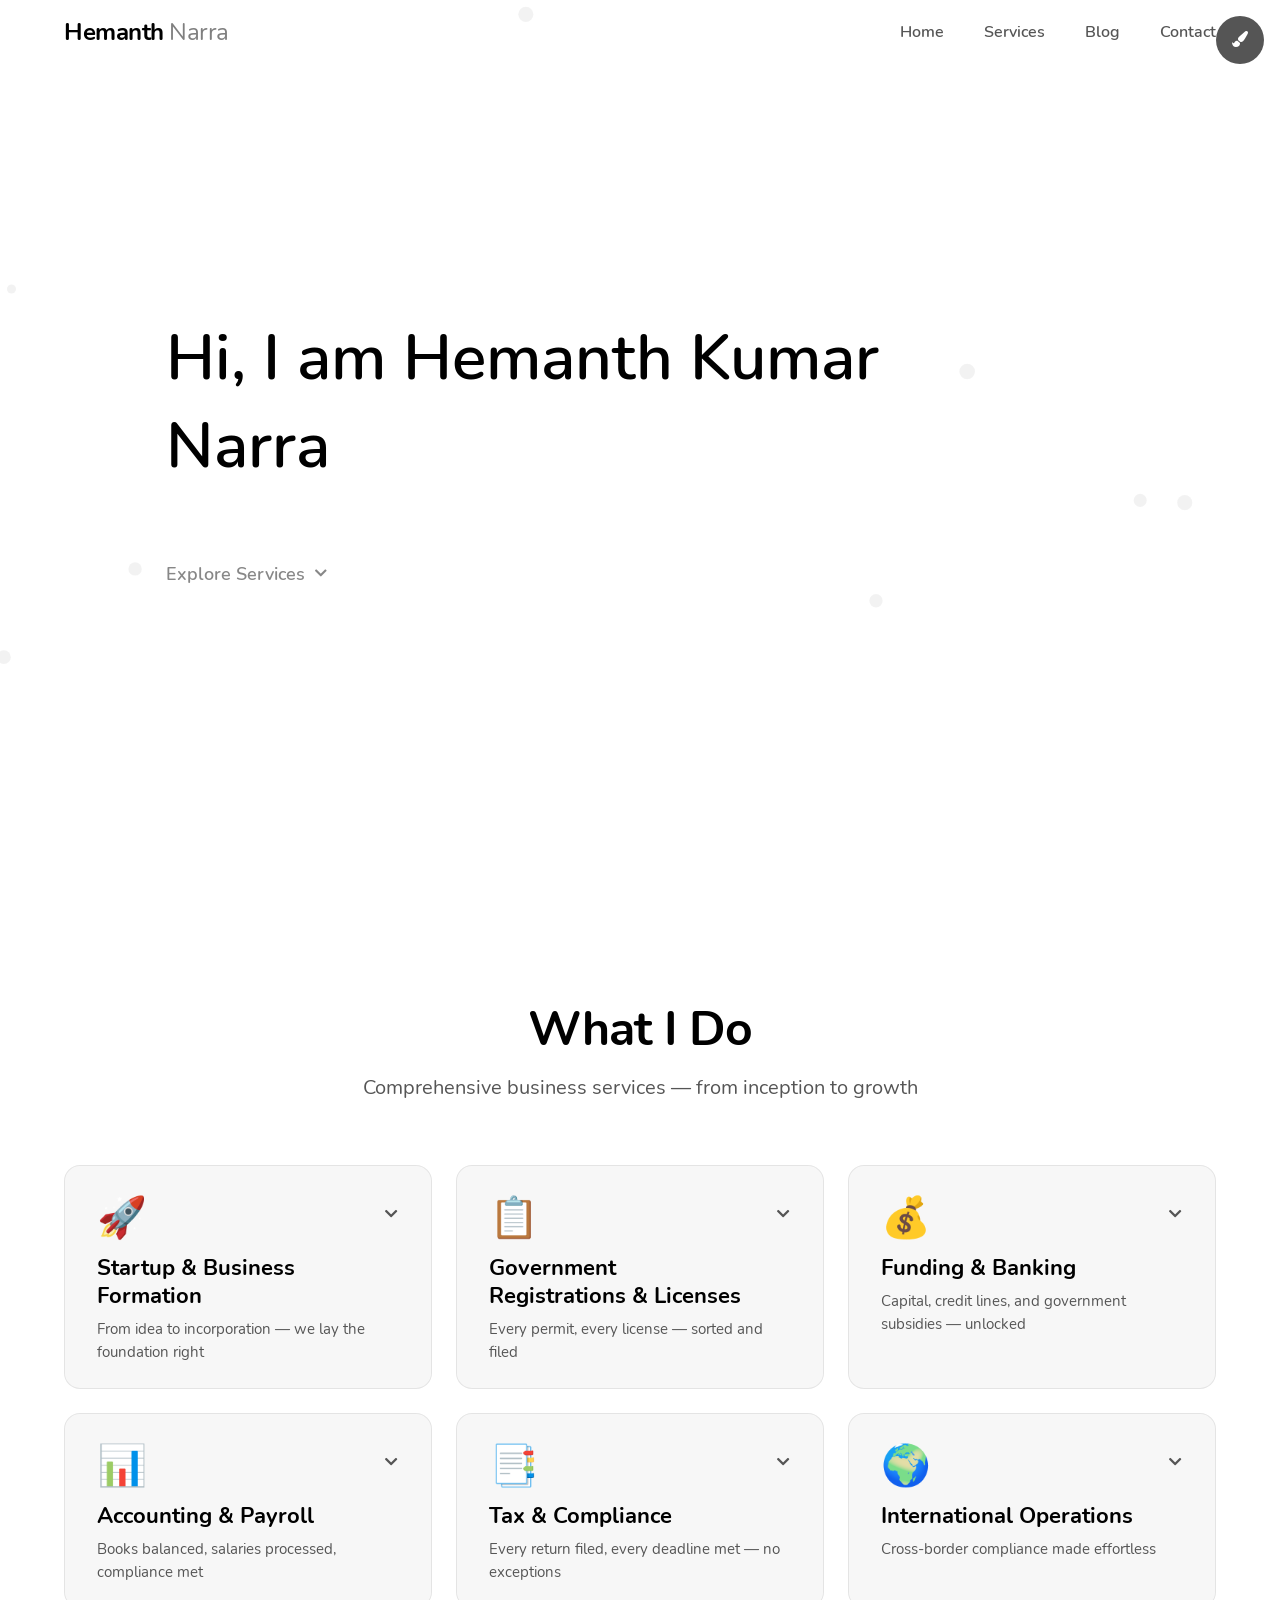
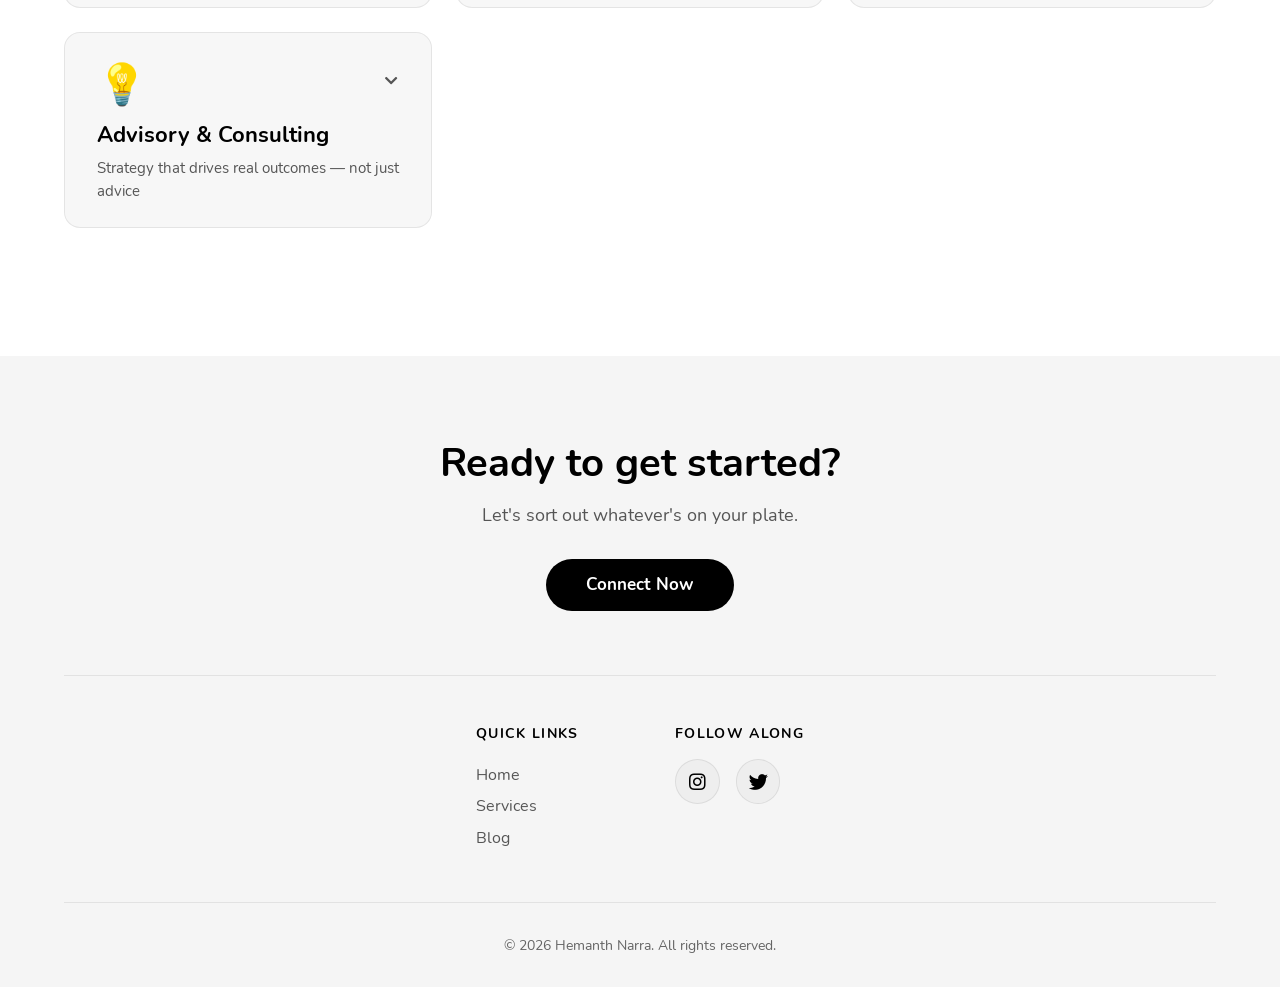
==== commit 0cc46af9: "feat: add blog system with automated markdown build script and docker support" ====
--- a/index.html
+++ b/index.html
@@ -6,30 +6,122 @@
 	<title>Hemanth Narra — Tax, Compliance & Business Advisory</title>
 	<meta name="description" content="End-to-end business services — from startup incorporation and government licenses to tax compliance, accounting, and strategic advisory.">
 	<meta name="keywords" content="Income Tax Return, GST Filing, Tally, Accounting, Business Services, Audit, Tax Filing India, Startup Registration, FSSAI, IEC, MSME, ROC Filing, Business Advisory">
-	<meta property="og:url" content="https://hemanthnarra.in">
+	<link rel="canonical" href="https://hemanthnarra.in/">
+	<meta property="og:url" content="https://hemanthnarra.in/">
 	<meta property="og:type" content="website">
+	<meta property="og:site_name" content="Hemanth Narra">
+	<meta property="og:locale" content="en_IN">
 	<meta property="og:title" content="Hemanth Narra — Tax, Compliance & Business Advisory">
 	<meta property="og:description" content="End-to-end business services — from startup incorporation and government licenses to tax compliance, accounting, and strategic advisory.">
+	<meta name="twitter:card" content="summary">
+	<meta name="twitter:site" content="@CAHemanthnarra">
+	<meta name="twitter:creator" content="@CAHemanthnarra">
+	<meta name="twitter:title" content="Hemanth Narra — Tax, Compliance & Business Advisory">
+	<meta name="twitter:description" content="End-to-end business services — from startup incorporation and government licenses to tax compliance, accounting, and strategic advisory.">
 	<link rel="stylesheet" type="text/css" href="fonts/css/nunito.css">
 	<link rel="stylesheet" type="text/css" href="fonts/css/fontawesome.min.css">
 	<link rel="stylesheet" type="text/css" href="css/style.css">
 	<link rel="icon" href="fonts/circle_h_icon_199375.ico" type="image/x-icon">
+
+	<!-- Structured Data (JSON-LD) -->
+	<script type="application/ld+json">
+	{
+		"@context": "https://schema.org",
+		"@type": "ProfessionalService",
+		"name": "Hemanth Narra — Tax, Compliance & Business Advisory",
+		"url": "https://hemanthnarra.in/",
+		"description": "End-to-end business services from startup incorporation and government licenses to tax compliance, accounting, and strategic advisory.",
+		"founder": {
+			"@type": "Person",
+			"name": "Hemanth Kumar Narra",
+			"jobTitle": "Business & Tax Advisor",
+			"url": "https://hemanthnarra.in/",
+			"sameAs": [
+				"https://x.com/CAHemanthnarra",
+				"https://www.instagram.com/hemanthnarrax/"
+			]
+		},
+		"hasOfferCatalog": {
+			"@type": "OfferCatalog",
+			"name": "Business & Advisory Services",
+			"itemListElement": [
+				{
+					"@type": "Offer",
+					"itemOffered": {
+						"@type": "Service",
+						"name": "Startup & Business Formation"
+					}
+				},
+				{
+					"@type": "Offer",
+					"itemOffered": {
+						"@type": "Service",
+						"name": "Government Registrations & Licenses"
+					}
+				},
+				{
+					"@type": "Offer",
+					"itemOffered": {
+						"@type": "Service",
+						"name": "Funding & Banking"
+					}
+				},
+				{
+					"@type": "Offer",
+					"itemOffered": {
+						"@type": "Service",
+						"name": "Accounting & Payroll"
+					}
+				},
+				{
+					"@type": "Offer",
+					"itemOffered": {
+						"@type": "Service",
+						"name": "Tax & Compliance"
+					}
+				},
+				{
+					"@type": "Offer",
+					"itemOffered": {
+						"@type": "Service",
+						"name": "International Operations"
+					}
+				},
+				{
+					"@type": "Offer",
+					"itemOffered": {
+						"@type": "Service",
+						"name": "Advisory & Consulting"
+					}
+				}
+			]
+		}
+	}
+	</script>
+	<script>
+		(function() {
+			try {
+				var mode = localStorage.getItem('color-mode');
+				if (mode) document.documentElement.className = mode;
+			} catch (e) {}
+		})();
+	</script>
 </head>
 <body>
 
-<canvas id="bg"></canvas>
+<canvas id="bg" aria-hidden="true"></canvas>
 
 <!-- Navigation -->
 <nav id="navbar" class="navbar">
 	<div class="nav-inner">
 		<a href="#home" class="nav-logo">Hemanth<span> Narra</span></a>
-		<div class="nav-links">
+		<div id="nav-links" class="nav-links">
 			<a href="#home">Home</a>
 			<a href="#services">Services</a>
 			<a href="blog/index.html">Blog</a>
 			<a href="#contact">Contact</a>
 		</div>
-		<button class="nav-menu-btn" aria-label="Toggle menu">
+		<button class="nav-menu-btn" aria-label="Toggle menu" aria-expanded="false" aria-controls="nav-links">
 			<i class="fas fa-bars"></i>
 		</button>
 	</div>
@@ -46,13 +138,14 @@
 	</div>
 </section>
 
-<dialog class="change-color-dialog">
-	<h4>Pick your vibe 🌈<br> What colour do you want?</h4>
+<dialog class="change-color-dialog" aria-labelledby="color-dialog-title">
+	<h4 id="color-dialog-title">Pick your vibe 🌈<br> What colour do you want?</h4>
 	<form method="dialog">
 		<div class="radio-buttons"></div>
 		<input type="button" value="save" id="color-change-save">
 		<input type="submit" value="exit">
 	</form>
+	<div id="color-save-toast" class="toast-feedback" role="status" aria-live="polite"></div>
 </dialog>
 
 <button class="change-color-button" aria-label="change color">
@@ -62,6 +155,7 @@
 <noscript>
 	<style>
 		button.change-color-button { display: none; }
+		.service-card { opacity: 1 !important; transform: none !important; }
 	</style>
 </noscript>
 
@@ -77,15 +171,15 @@
 
 			<!-- Category 1: Startup & Business Formation -->
 			<div class="service-card" data-category="startup">
-				<div class="card-header">
+				<div class="card-header" tabindex="0" role="button" aria-expanded="false" aria-controls="card-services-startup">
 					<div class="card-icon">🚀</div>
-					<h3 class="card-title">Startup & Business Formation</h3>
+					<h3 id="card-title-startup" class="card-title">Startup & Business Formation</h3>
 					<p class="card-tagline">From idea to incorporation — we lay the foundation right</p>
-					<button class="card-toggle" aria-label="Expand services">
-						<i class="fas fa-chevron-down"></i>
-					</button>
-				</div>
-				<div class="card-services">
+					<button class="card-toggle" aria-expanded="false" aria-controls="card-services-startup" aria-label="Expand Startup & Business Formation services">
+						<i class="fas fa-chevron-down"></i>
+					</button>
+				</div>
+				<div id="card-services-startup" class="card-services" role="region" aria-labelledby="card-title-startup">
 					<ul>
 						<li><strong>Strategic Planning</strong> — Structuring your startup concept from ground up</li>
 						<li><strong>Business Incorporation</strong> — Private Limited, LLP, Firms, Trusts, Societies</li>
@@ -100,15 +194,15 @@
 
 			<!-- Category 2: Government Registrations & Licenses -->
 			<div class="service-card" data-category="licenses">
-				<div class="card-header">
+				<div class="card-header" tabindex="0" role="button" aria-expanded="false" aria-controls="card-services-licenses">
 					<div class="card-icon">📋</div>
-					<h3 class="card-title">Government Registrations & Licenses</h3>
+					<h3 id="card-title-licenses" class="card-title">Government Registrations & Licenses</h3>
 					<p class="card-tagline">Every permit, every license — sorted and filed</p>
-					<button class="card-toggle" aria-label="Expand services">
-						<i class="fas fa-chevron-down"></i>
-					</button>
-				</div>
-				<div class="card-services">
+					<button class="card-toggle" aria-expanded="false" aria-controls="card-services-licenses" aria-label="Expand Government Registrations & Licenses services">
+						<i class="fas fa-chevron-down"></i>
+					</button>
+				</div>
+				<div id="card-services-licenses" class="card-services" role="region" aria-labelledby="card-title-licenses">
 					<ul>
 						<li><strong>DPIIT Recognition</strong> — Startup certification from the government</li>
 						<li><strong>Startup India Portal</strong> — Complete registration assistance</li>
@@ -126,15 +220,15 @@
 
 			<!-- Category 3: Funding & Banking -->
 			<div class="service-card" data-category="funding">
-				<div class="card-header">
+				<div class="card-header" tabindex="0" role="button" aria-expanded="false" aria-controls="card-services-funding">
 					<div class="card-icon">💰</div>
-					<h3 class="card-title">Funding & Banking</h3>
+					<h3 id="card-title-funding" class="card-title">Funding & Banking</h3>
 					<p class="card-tagline">Capital, credit lines, and government subsidies — unlocked</p>
-					<button class="card-toggle" aria-label="Expand services">
-						<i class="fas fa-chevron-down"></i>
-					</button>
-				</div>
-				<div class="card-services">
+					<button class="card-toggle" aria-expanded="false" aria-controls="card-services-funding" aria-label="Expand Funding & Banking services">
+						<i class="fas fa-chevron-down"></i>
+					</button>
+				</div>
+				<div id="card-services-funding" class="card-services" role="region" aria-labelledby="card-title-funding">
 					<ul>
 						<li><strong>Venture Capital Linking</strong> — Connecting you with the right investors</li>
 						<li><strong>MSME Banking</strong> — Specialized credit lines & working capital</li>
@@ -146,15 +240,15 @@
 
 			<!-- Category 4: Accounting & Payroll -->
 			<div class="service-card" data-category="accounting">
-				<div class="card-header">
+				<div class="card-header" tabindex="0" role="button" aria-expanded="false" aria-controls="card-services-accounting">
 					<div class="card-icon">📊</div>
-					<h3 class="card-title">Accounting & Payroll</h3>
+					<h3 id="card-title-accounting" class="card-title">Accounting & Payroll</h3>
 					<p class="card-tagline">Books balanced, salaries processed, compliance met</p>
-					<button class="card-toggle" aria-label="Expand services">
-						<i class="fas fa-chevron-down"></i>
-					</button>
-				</div>
-				<div class="card-services">
+					<button class="card-toggle" aria-expanded="false" aria-controls="card-services-accounting" aria-label="Expand Accounting & Payroll services">
+						<i class="fas fa-chevron-down"></i>
+					</button>
+				</div>
+				<div id="card-services-accounting" class="card-services" role="region" aria-labelledby="card-title-accounting">
 					<ul>
 						<li><strong>Bookkeeping</strong> — Financial recording & digital reconciliation</li>
 						<li><strong>Payroll Processing</strong> — Salary management, attendance tracking, disbursements</li>
@@ -166,15 +260,15 @@
 
 			<!-- Category 5: Tax & Compliance -->
 			<div class="service-card" data-category="tax">
-				<div class="card-header">
+				<div class="card-header" tabindex="0" role="button" aria-expanded="false" aria-controls="card-services-tax">
 					<div class="card-icon">📑</div>
-					<h3 class="card-title">Tax & Compliance</h3>
+					<h3 id="card-title-tax" class="card-title">Tax & Compliance</h3>
 					<p class="card-tagline">Every return filed, every deadline met — no exceptions</p>
-					<button class="card-toggle" aria-label="Expand services">
-						<i class="fas fa-chevron-down"></i>
-					</button>
-				</div>
-				<div class="card-services">
+					<button class="card-toggle" aria-expanded="false" aria-controls="card-services-tax" aria-label="Expand Tax & Compliance services">
+						<i class="fas fa-chevron-down"></i>
+					</button>
+				</div>
+				<div id="card-services-tax" class="card-services" role="region" aria-labelledby="card-title-tax">
 					<ul>
 						<li><strong>Direct Tax</strong> — ITR Filing, TDS Returns, DSC Management</li>
 						<li><strong>Indirect Tax</strong> — GST Registration, Monthly Filing, GSTR 1/3B Returns</li>
@@ -186,15 +280,15 @@
 
 			<!-- Category 6: International Operations -->
 			<div class="service-card" data-category="international">
-				<div class="card-header">
+				<div class="card-header" tabindex="0" role="button" aria-expanded="false" aria-controls="card-services-international">
 					<div class="card-icon">🌍</div>
-					<h3 class="card-title">International Operations</h3>
+					<h3 id="card-title-international" class="card-title">International Operations</h3>
 					<p class="card-tagline">Cross-border compliance made effortless</p>
-					<button class="card-toggle" aria-label="Expand services">
-						<i class="fas fa-chevron-down"></i>
-					</button>
-				</div>
-				<div class="card-services">
+					<button class="card-toggle" aria-expanded="false" aria-controls="card-services-international" aria-label="Expand International Operations services">
+						<i class="fas fa-chevron-down"></i>
+					</button>
+				</div>
+				<div id="card-services-international" class="card-services" role="region" aria-labelledby="card-title-international">
 					<ul>
 						<li><strong>US GAAP Bookkeeping</strong> — American accounting standards handled</li>
 						<li><strong>Federal & State Tax Filings</strong> — US tax compliance</li>
@@ -208,15 +302,15 @@
 
 			<!-- Category 7: Advisory & Consulting -->
 			<div class="service-card" data-category="advisory">
-				<div class="card-header">
+				<div class="card-header" tabindex="0" role="button" aria-expanded="false" aria-controls="card-services-advisory">
 					<div class="card-icon">💡</div>
-					<h3 class="card-title">Advisory & Consulting</h3>
+					<h3 id="card-title-advisory" class="card-title">Advisory & Consulting</h3>
 					<p class="card-tagline">Strategy that drives real outcomes — not just advice</p>
-					<button class="card-toggle" aria-label="Expand services">
-						<i class="fas fa-chevron-down"></i>
-					</button>
-				</div>
-				<div class="card-services">
+					<button class="card-toggle" aria-expanded="false" aria-controls="card-services-advisory" aria-label="Expand Advisory & Consulting services">
+						<i class="fas fa-chevron-down"></i>
+					</button>
+				</div>
+				<div id="card-services-advisory" class="card-services" role="region" aria-labelledby="card-title-advisory">
 					<ul>
 						<li><strong>Outcome-Based Consulting</strong> — Strategies for profit, distribution, export & marketing</li>
 						<li><strong>Personal Finance</strong> — Insurance, Equity, Mutual Fund portfolio guidance</li>
@@ -235,7 +329,7 @@
 		<div class="footer-cta">
 			<h2>Ready to get started?</h2>
 			<p>Let's sort out whatever's on your plate.</p>
-			<a href="https://forms.gle/b6mmNs5mysbTqsaD6" target="_blank" class="footer-btn">Connect Now</a>
+			<a href="https://forms.gle/b6mmNs5mysbTqsaD6" target="_blank" rel="noopener noreferrer" class="footer-btn">Connect Now</a>
 		</div>
 		<div class="footer-links">
 			<div class="footer-col">
@@ -247,10 +341,10 @@
 			<div class="footer-col">
 				<h4>Follow Along</h4>
 				<div class="social-links">
-					<a href="https://www.instagram.com/hemanthnarrax/" target="_blank" aria-label="Instagram">
+					<a href="https://www.instagram.com/hemanthnarrax/" target="_blank" rel="noopener noreferrer" aria-label="Instagram">
 						<i class="fab fa-instagram"></i>
 					</a>
-					<a href="https://x.com/HemanthnarraX" target="_blank" aria-label="X (Twitter)">
+					<a href="https://x.com/CAHemanthnarra" target="_blank" rel="noopener noreferrer" aria-label="X (Twitter)">
 						<i class="fab fa-twitter"></i>
 					</a>
 				</div>
@@ -263,6 +357,5 @@
 </footer>
 
 <script src="js/script.js"></script>
-<script src="fonts/attribution.js"></script>
 </body>
 </html>
--- a/css/style.css
+++ b/css/style.css
@@ -12,31 +12,30 @@
   font-family: "Nunito", sans-serif;
   background: var(--bgColor);
   --liteColor: white;
-  --liteText: #777;
+  --liteText: #555555;
   --darkColor: black;
   --darkText: #aaa;
   --mintColor: #c7fcee;
-  --mintText: #5f8c80;
+  --mintText: #26594d;
   --purpColor: #cfc7fc;
-  --purpText: #7166af;
+  --purpText: #3e3570;
   --yellColor: #fcfcbf;
-  --yellText: #8c8c5f;
+  --yellText: #4e4e2a;
   --pinkColor: #fca9d6;
-  --pinkText: #7f556c;
+  --pinkText: #432938;
   --blueColor: #ade3ff;
-  --blueText: #46748c;
+  --blueText: #1d4d63;
   /* Redesign tokens */
   --cardBg: rgba(255,255,255,0.06);
   --cardBorder: rgba(0,0,0,0.08);
   --cardHover: rgba(0,0,0,0.03);
   --sectionBg: transparent;
   --footerBg: rgba(0,0,0,0.05);
-  --accentGradient: linear-gradient(135deg, var(--boldColor), var(--textColor));
 }
 @media (prefers-color-scheme: light) {
   body {
     --bgColor: white;
-    --textColor: #777;
+    --textColor: #555555;
     --iconColor: black;
     --boldColor: black;
     --cardBg: rgba(0,0,0,0.03);
@@ -57,9 +56,9 @@
     --footerBg: rgba(255,255,255,0.04);
   }
 }
-body.lite-mode {
+html.lite-mode, body.lite-mode {
   --bgColor: white;
-  --textColor: #777;
+  --textColor: #555555;
   --iconColor: black;
   --boldColor: black;
   --cardBg: rgba(0,0,0,0.03);
@@ -67,7 +66,7 @@
   --cardHover: rgba(0,0,0,0.06);
   --footerBg: rgba(0,0,0,0.04);
 }
-body.dark-mode {
+html.dark-mode, body.dark-mode {
   --bgColor: black;
   --iconColor: white;
   --textColor: #aaa;
@@ -77,50 +76,50 @@
   --cardHover: rgba(255,255,255,0.08);
   --footerBg: rgba(255,255,255,0.04);
 }
-body.mint-mode {
+html.mint-mode, body.mint-mode {
   --bgColor: #c7fcee;
   --iconColor: #486b61;
-  --textColor: #5f8c80;
+  --textColor: #26594d;
   --boldColor: #10352b;
   --cardBg: rgba(16,53,43,0.06);
   --cardBorder: rgba(16,53,43,0.12);
   --cardHover: rgba(16,53,43,0.1);
   --footerBg: rgba(16,53,43,0.06);
 }
-body.purp-mode {
+html.purp-mode, body.purp-mode {
   --bgColor: #cfc7fc;
   --iconColor: #5a518c;
-  --textColor: #7166af;
+  --textColor: #3e3570;
   --boldColor: #312c4c;
   --cardBg: rgba(49,44,76,0.06);
   --cardBorder: rgba(49,44,76,0.12);
   --cardHover: rgba(49,44,76,0.1);
   --footerBg: rgba(49,44,76,0.06);
 }
-body.yell-mode {
+html.yell-mode, body.yell-mode {
   --bgColor: #fcfcbf;
   --iconColor: #54543f;
-  --textColor: #8c8c5f;
+  --textColor: #4e4e2a;
   --boldColor: #353528;
   --cardBg: rgba(53,53,40,0.06);
   --cardBorder: rgba(53,53,40,0.12);
   --cardHover: rgba(53,53,40,0.1);
   --footerBg: rgba(53,53,40,0.06);
 }
-body.pink-mode {
+html.pink-mode, body.pink-mode {
   --bgColor: #fca9d6;
   --iconColor: #54543f;
-  --textColor: #6b5260;
+  --textColor: #432938;
   --boldColor: #513645;
   --cardBg: rgba(81,54,69,0.08);
   --cardBorder: rgba(81,54,69,0.15);
   --cardHover: rgba(81,54,69,0.12);
   --footerBg: rgba(81,54,69,0.06);
 }
-body.blue-mode {
+html.blue-mode, body.blue-mode {
   --bgColor: #ade3ff;
   --iconColor: #394b54;
-  --textColor: #46748c;
+  --textColor: #1d4d63;
   --boldColor: #242f35;
   --cardBg: rgba(36,47,53,0.06);
   --cardBorder: rgba(36,47,53,0.12);
@@ -240,54 +239,6 @@
   margin: 0 0 2rem;
   color: var(--boldColor);
 }
-.main h3 {
-  margin: 1rem 0 0;
-  font-size: 1.7rem;
-  line-height: 1.4;
-  font-weight: normal;
-  color: var(--textColor);
-}
-.main em {
-  color: var(--boldColor);
-  font: inherit;
-}
-.main h3 a {
-  color: var(--boldColor);
-  text-decoration: none;
-  border-bottom: 0.2rem solid transparent;
-  white-space: nowrap;
-  position: relative;
-}
-.main h3 a:before, .main h3 a:after {
-  content: "";
-  bottom: 0.4rem;
-  left: 0;
-  width: 100%;
-  height: 0.1rem;
-  background: var(--boldColor);
-  position: absolute;
-  opacity: 0.04;
-  transition: all 0.2s ease;
-}
-.main h3 a:before {
-  transform: scaleX(0);
-  transform-origin: center left;
-}
-.main h3 a:after {
-  opacity: 0.1;
-}
-.main h3 a:hover:before {
-  transform: scaleX(1);
-  opacity: 0.2;
-}
-.main h3 button {
-  color: inherit;
-  font: inherit;
-  margin: 0;
-  padding: 0;
-  border: 0;
-  background: none;
-}
 
 /* Scroll CTA */
 .scroll-cta {
@@ -314,94 +265,6 @@
 @keyframes float-down {
   0%, 100% { transform: translateY(0); }
   50% { transform: translateY(5px); }
-}
-
-/* Contact methods (kept for backward compat) */
-.main .contact-methods {
-  display: flex;
-  margin-left: -1.5rem;
-  margin-top: 1rem;
-}
-.main .contact-methods a.contact-method {
-  color: inherit;
-  text-decoration: none;
-  position: relative;
-  overflow: visible;
-  width: 4rem;
-  height: 4rem;
-}
-.main .contact-methods a.contact-method i {
-  color: var(--iconColor);
-}
-.main .contact-methods a.contact-method p {
-  position: absolute;
-  top: 90%;
-  left: -100rem;
-  right: -100rem;
-  margin: 0 auto;
-  width: max-content;
-  opacity: 0;
-  transition: all 0.2s ease;
-  color: var(--iconColor);
-  font-size: 0.85rem;
-}
-.main .contact-methods a.contact-method:hover p {
-  opacity: 1;
-}
-.main .contact-methods a.contact-method:last-child p {
-  left: auto;
-  right: 1.5rem;
-  margin: 0;
-}
-.main .contact-methods a.contact-method:first-child p {
-  left: 1.5rem;
-  right: auto;
-  margin: 0;
-}
-.main .contact-methods i {
-  width: 4rem;
-  height: 4rem;
-  line-height: 4rem;
-  text-align: center;
-  position: relative;
-}
-.main .contact-methods i:before {
-  position: relative;
-  z-index: 10;
-}
-.main .contact-methods i:after {
-  position: absolute;
-  top: 0;
-  left: 0;
-  right: 0;
-  bottom: 0;
-  margin: auto;
-  width: 60%;
-  height: 60%;
-  border-radius: 50%;
-  opacity: 0;
-  transform: scale(0.7);
-  content: "";
-  transition: all 0.2s ease;
-  background: #333;
-}
-.main .contact-methods i.email {
-  position: relative;
-  width: 4rem;
-  height: 4rem;
-  display: block;
-}
-.main .contact-methods i.email:before {
-  content: "@";
-  font-style: normal;
-  font-weight: bold;
-  top: 50%;
-  left: 50%;
-  transform: translate(-50%, -50%);
-  width: 100%;
-  height: 100%;
-  position: absolute;
-  text-align: center;
 }
 
 /* Color change button & dialog */
@@ -763,7 +626,7 @@
 .footer-bottom p {
   color: var(--textColor);
   font-size: 0.9rem;
-  opacity: 0.7;
+  opacity: 0.9;
   margin: 0;
 }
 
@@ -885,6 +748,30 @@
     align-items: center;
     text-align: center;
   }
+
+  /* Move theme toggle button to floating bottom-right FAB on mobile to prevent navbar collision */
+  button.change-color-button {
+    top: auto;
+    bottom: 1.5rem;
+    right: 1.5rem;
+    box-shadow: 0 4px 16px rgba(0, 0, 0, 0.25);
+  }
+}
+
+.card-header:focus-visible {
+  outline: 2px solid var(--boldColor);
+  outline-offset: -2px;
+  border-radius: 0.8rem;
+}
+
+.toast-feedback {
+  text-align: center;
+  font-size: 0.95rem;
+  color: var(--boldColor);
+  margin-top: 0.75rem;
+  min-height: 1.2rem;
+  font-weight: 600;
+  transition: opacity 0.2s ease;
 }
 
 @media (max-width: 30rem) {
@@ -894,13 +781,6 @@
   .main > .text-container h1 {
     font-size: 3rem;
   }
-  .main > .text-container h3 {
-    font-size: 1.5rem;
-  }
-  .main .contact-methods {
-    justify-content: center;
-    margin-top: 2rem;
-  }
 }
 
 @media (prefers-reduced-motion) {
@@ -912,5 +792,3 @@
     transform: none;
   }
 }
-
-/*# sourceMappingURL=style.css.map */
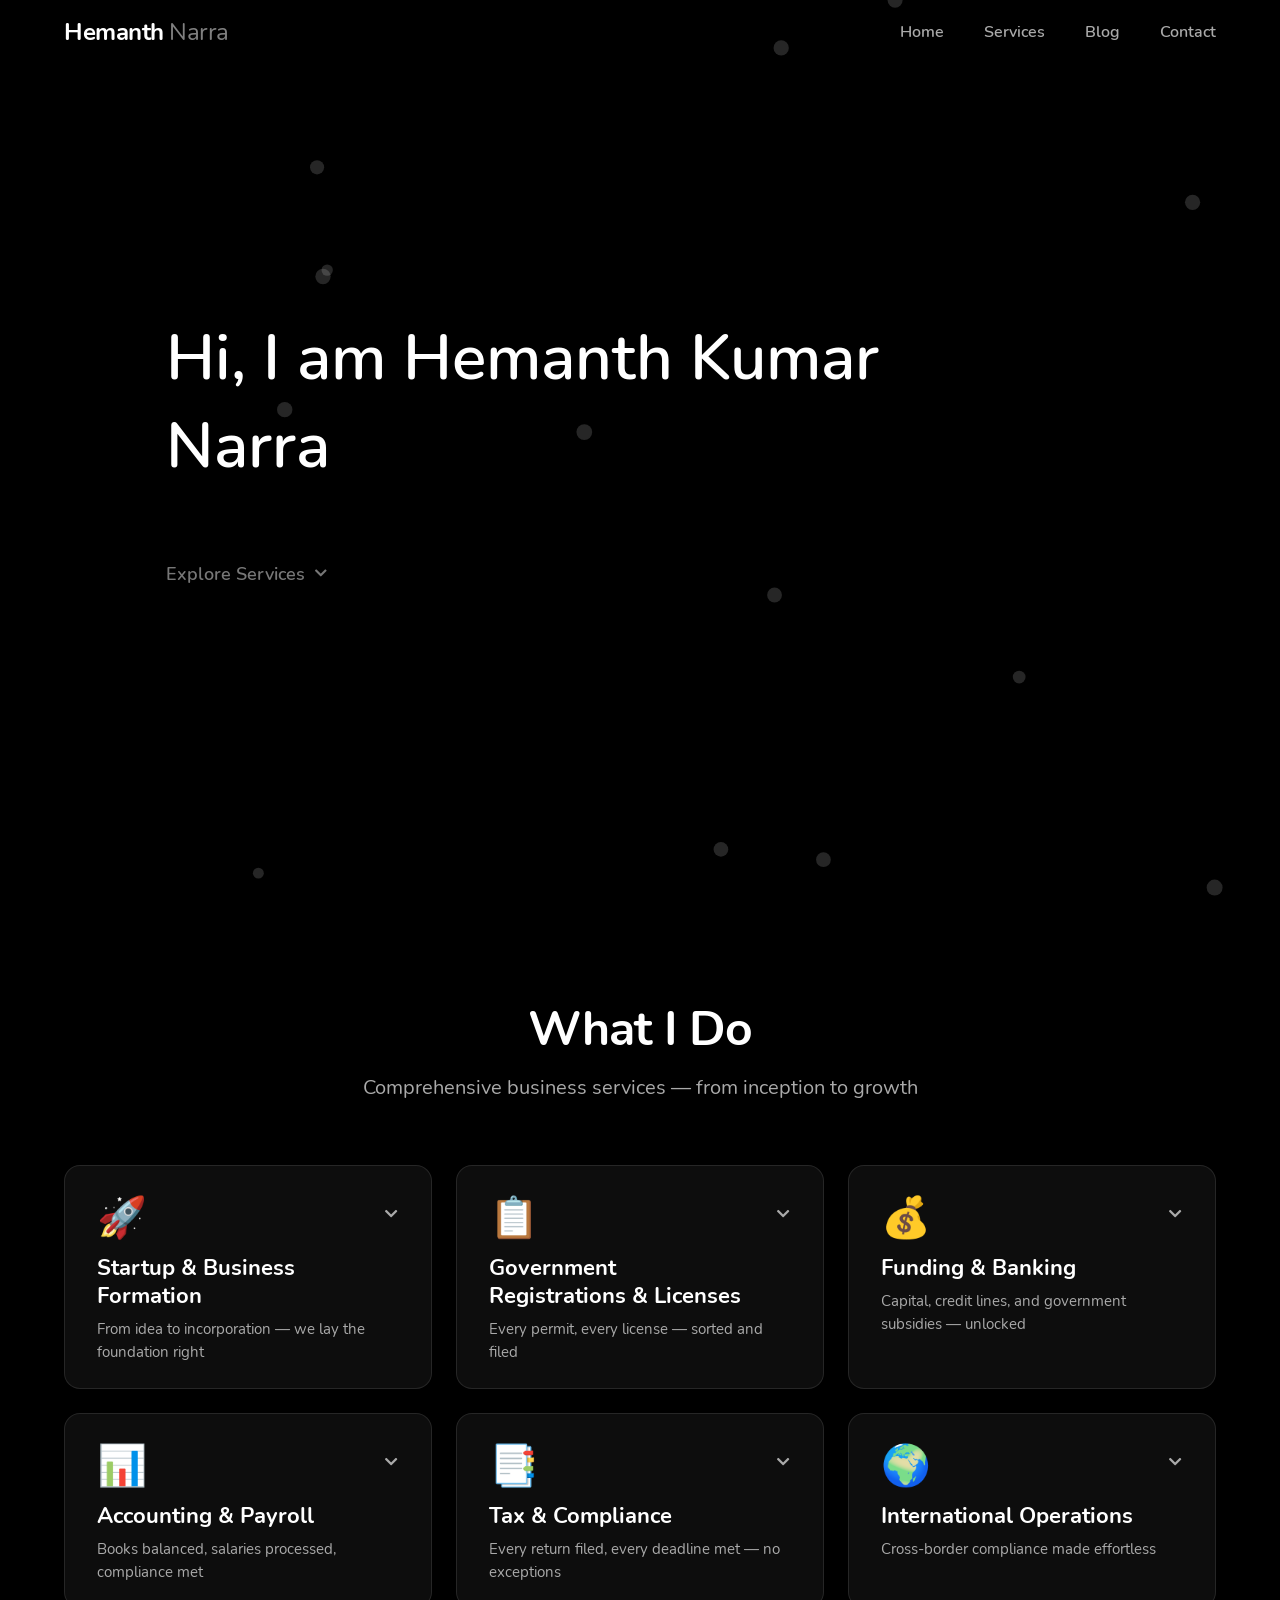
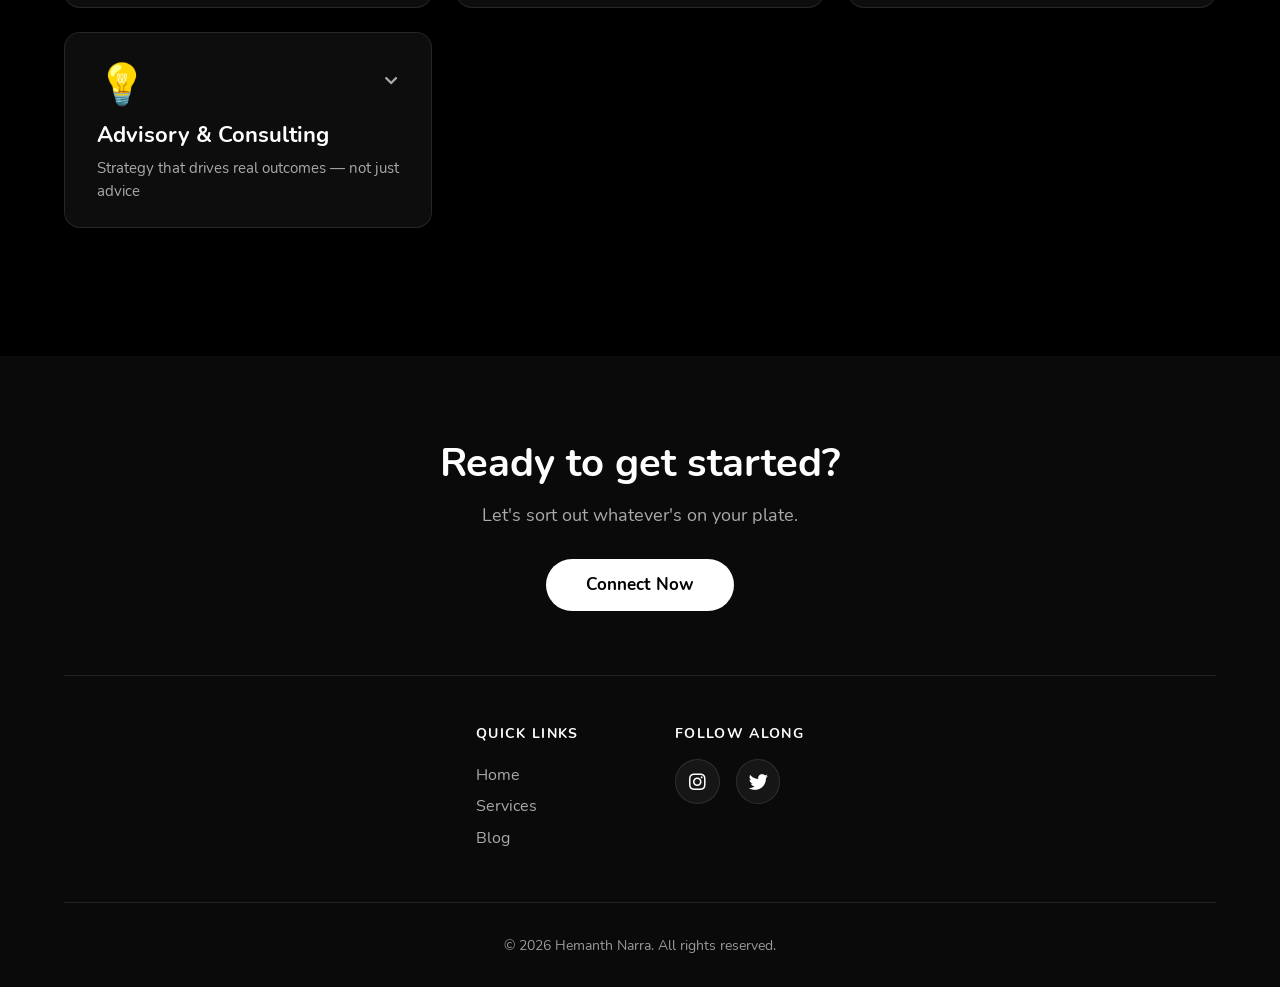
==== commit c2ecaf7f: "feat: add interactive frontend scripts, blog posts, and site styling improvements" ====
--- a/index.html
+++ b/index.html
@@ -98,14 +98,6 @@
 		}
 	}
 	</script>
-	<script>
-		(function() {
-			try {
-				var mode = localStorage.getItem('color-mode');
-				if (mode) document.documentElement.className = mode;
-			} catch (e) {}
-		})();
-	</script>
 </head>
 <body>
 
@@ -138,28 +130,11 @@
 	</div>
 </section>
 
-<dialog class="change-color-dialog" aria-labelledby="color-dialog-title">
-	<h4 id="color-dialog-title">Pick your vibe 🌈<br> What colour do you want?</h4>
-	<form method="dialog">
-		<div class="radio-buttons"></div>
-		<input type="button" value="save" id="color-change-save">
-		<input type="submit" value="exit">
-	</form>
-	<div id="color-save-toast" class="toast-feedback" role="status" aria-live="polite"></div>
-</dialog>
-
-<button class="change-color-button" aria-label="change color">
-	<i class="fas fa-paint-brush"></i>
-</button>
-
 <noscript>
 	<style>
-		button.change-color-button { display: none; }
 		.service-card { opacity: 1 !important; transform: none !important; }
 	</style>
 </noscript>
-
-<div class="clapper" aria-hidden="true">👏 Less chaos. More clarity.</div>
 
 <!-- Services Catalogue -->
 <section id="services" class="services-section">
--- a/css/style.css
+++ b/css/style.css
@@ -5,126 +5,24 @@
 html {
   overflow-x: hidden;
   scroll-behavior: smooth;
+  color-scheme: dark;
 }
 
 body {
   margin: 0;
   font-family: "Nunito", sans-serif;
   background: var(--bgColor);
-  --liteColor: white;
-  --liteText: #555555;
-  --darkColor: black;
-  --darkText: #aaa;
-  --mintColor: #c7fcee;
-  --mintText: #26594d;
-  --purpColor: #cfc7fc;
-  --purpText: #3e3570;
-  --yellColor: #fcfcbf;
-  --yellText: #4e4e2a;
-  --pinkColor: #fca9d6;
-  --pinkText: #432938;
-  --blueColor: #ade3ff;
-  --blueText: #1d4d63;
+  color: var(--textColor);
+  --bgColor: #000000;
+  --textColor: #aaa;
+  --iconColor: #ffffff;
+  --boldColor: #ffffff;
   /* Redesign tokens */
-  --cardBg: rgba(255,255,255,0.06);
-  --cardBorder: rgba(0,0,0,0.08);
-  --cardHover: rgba(0,0,0,0.03);
+  --cardBg: rgba(255, 255, 255, 0.05);
+  --cardBorder: rgba(255, 255, 255, 0.1);
+  --cardHover: rgba(255, 255, 255, 0.08);
   --sectionBg: transparent;
-  --footerBg: rgba(0,0,0,0.05);
-}
-@media (prefers-color-scheme: light) {
-  body {
-    --bgColor: white;
-    --textColor: #555555;
-    --iconColor: black;
-    --boldColor: black;
-    --cardBg: rgba(0,0,0,0.03);
-    --cardBorder: rgba(0,0,0,0.08);
-    --cardHover: rgba(0,0,0,0.06);
-    --footerBg: rgba(0,0,0,0.04);
-  }
-}
-@media (prefers-color-scheme: dark) {
-  body {
-    --bgColor: black;
-    --iconColor: white;
-    --textColor: #aaa;
-    --boldColor: white;
-    --cardBg: rgba(255,255,255,0.05);
-    --cardBorder: rgba(255,255,255,0.1);
-    --cardHover: rgba(255,255,255,0.08);
-    --footerBg: rgba(255,255,255,0.04);
-  }
-}
-html.lite-mode, body.lite-mode {
-  --bgColor: white;
-  --textColor: #555555;
-  --iconColor: black;
-  --boldColor: black;
-  --cardBg: rgba(0,0,0,0.03);
-  --cardBorder: rgba(0,0,0,0.08);
-  --cardHover: rgba(0,0,0,0.06);
-  --footerBg: rgba(0,0,0,0.04);
-}
-html.dark-mode, body.dark-mode {
-  --bgColor: black;
-  --iconColor: white;
-  --textColor: #aaa;
-  --boldColor: white;
-  --cardBg: rgba(255,255,255,0.05);
-  --cardBorder: rgba(255,255,255,0.1);
-  --cardHover: rgba(255,255,255,0.08);
-  --footerBg: rgba(255,255,255,0.04);
-}
-html.mint-mode, body.mint-mode {
-  --bgColor: #c7fcee;
-  --iconColor: #486b61;
-  --textColor: #26594d;
-  --boldColor: #10352b;
-  --cardBg: rgba(16,53,43,0.06);
-  --cardBorder: rgba(16,53,43,0.12);
-  --cardHover: rgba(16,53,43,0.1);
-  --footerBg: rgba(16,53,43,0.06);
-}
-html.purp-mode, body.purp-mode {
-  --bgColor: #cfc7fc;
-  --iconColor: #5a518c;
-  --textColor: #3e3570;
-  --boldColor: #312c4c;
-  --cardBg: rgba(49,44,76,0.06);
-  --cardBorder: rgba(49,44,76,0.12);
-  --cardHover: rgba(49,44,76,0.1);
-  --footerBg: rgba(49,44,76,0.06);
-}
-html.yell-mode, body.yell-mode {
-  --bgColor: #fcfcbf;
-  --iconColor: #54543f;
-  --textColor: #4e4e2a;
-  --boldColor: #353528;
-  --cardBg: rgba(53,53,40,0.06);
-  --cardBorder: rgba(53,53,40,0.12);
-  --cardHover: rgba(53,53,40,0.1);
-  --footerBg: rgba(53,53,40,0.06);
-}
-html.pink-mode, body.pink-mode {
-  --bgColor: #fca9d6;
-  --iconColor: #54543f;
-  --textColor: #432938;
-  --boldColor: #513645;
-  --cardBg: rgba(81,54,69,0.08);
-  --cardBorder: rgba(81,54,69,0.15);
-  --cardHover: rgba(81,54,69,0.12);
-  --footerBg: rgba(81,54,69,0.06);
-}
-html.blue-mode, body.blue-mode {
-  --bgColor: #ade3ff;
-  --iconColor: #394b54;
-  --textColor: #1d4d63;
-  --boldColor: #242f35;
-  --cardBg: rgba(36,47,53,0.06);
-  --cardBorder: rgba(36,47,53,0.12);
-  --cardHover: rgba(36,47,53,0.1);
-  --footerBg: rgba(36,47,53,0.06);
+  --footerBg: rgba(255, 255, 255, 0.04);
 }
 
 /* ============================================
@@ -267,113 +165,7 @@
   50% { transform: translateY(5px); }
 }
 
-/* Color change button & dialog */
-button.change-color-button {
-  position: fixed;
-  top: 0;
-  right: 0;
-  margin: 1rem;
-  font: inherit;
-  color: inherit;
-  border: none;
-  border-radius: 100rem;
-  height: 3rem;
-  width: 3rem;
-  text-align: center;
-  line-height: 3rem;
-  padding: 0;
-  background: var(--textColor);
-  color: var(--bgColor);
-  cursor: pointer;
-  z-index: 2000;
-}
-button.change-color-button:hover {
-  background: var(--boldColor);
-}
-dialog.change-color-dialog {
-  position: fixed;
-  top: 0;
-  left: 0;
-  right: 0;
-  margin: auto;
-  color: var(--bgColor);
-  background: var(--textColor);
-  padding: 2rem;
-  border: 0;
-  border-radius: 0 0 0.25rem 0.25rem;
-  width: 100%;
-  max-height: calc(100vh - 2rem);
-  overflow: scroll;
-  box-shadow: 0 0 0.25rem rgba(0, 0, 0, 0.3), 0 0.15rem 1rem rgba(0, 0, 0, 0.1);
-  font-size: 1.33rem;
-  opacity: 0;
-  transform: translateY(-10%);
-  pointer-events: none;
-  transition: all 0.2s ease;
-  display: block;
-  z-index: 3000;
-}
-dialog.change-color-dialog[open] {
-  opacity: 1;
-  transform: translateY(0%);
-  pointer-events: all;
-}
-dialog.change-color-dialog h4 {
-  margin: 0 0 1rem;
-  text-align: center;
-  font-size: 1.9rem;
-  font-weight: 400;
-}
-dialog.change-color-dialog form {
-  display: flex;
-  flex-wrap: wrap;
-  justify-content: center;
-}
-dialog.change-color-dialog form input[type=button], dialog.change-color-dialog form input[type=submit] {
-  font: inherit;
-  color: inherit;
-  padding: 0.5rem 1rem;
-  border: 0;
-  margin: 1rem 0.5rem 0;
-  color: var(--textColor);
-  background: var(--bgColor);
-  border-radius: 0.25rem;
-  cursor: pointer;
-}
-dialog.change-color-dialog form input[type=button]:hover, dialog.change-color-dialog form input[type=submit]:hover {
-  color: var(--boldColor);
-}
-dialog.change-color-dialog .radio-buttons {
-  display: flex;
-  flex-wrap: wrap;
-  justify-content: center;
-  width: 100%;
-}
-dialog.change-color-dialog .radio-buttons > div {
-  margin: 0.5rem 0;
-}
-dialog.change-color-dialog .radio-buttons > div input {
-  display: none;
-}
-dialog.change-color-dialog .radio-buttons > div label div {
-  display: inline-block;
-  height: 2rem;
-  width: 2rem;
-  border-radius: 50%;
-  margin: 0 0.25rem 0 0.75rem;
-  line-height: 2rem;
-  text-align: center;
-  border: 0.5rem solid var(--textColor);
-  background-clip: padding-box;
-}
-dialog.change-color-dialog .radio-buttons > div input:checked + label div {
-  border: 0;
-}
-dialog.change-color-dialog[open] ~ button.change-color-button {
-  transition: all 0.2s ease;
-  opacity: 0;
-  pointer-events: none;
-}
+
 
 /* ============================================
    SERVICES SECTION
@@ -630,36 +422,7 @@
   margin: 0;
 }
 
-/* ============================================
-   CLAPPER (existing)
-   ============================================ */
-
-.clapper {
-  position: fixed;
-  bottom: 0;
-  left: 0;
-  width: 100%;
-  height: 10rem;
-  line-height: 10rem;
-  text-align: center;
-  z-index: 100000;
-  font-size: 5rem;
-  pointer-events: none;
-  transition: none;
-  opacity: 0;
-  color: var(--boldColor);
-}
-
-.clapper.clapping {
-  animation: clap 1s ease-in-out;
-}
-
-@keyframes clap {
-  0% { opacity: 1; }
-  49% { opacity: 0; }
-  51% { opacity: 1; }
-  100% { opacity: 0; }
-}
+
 
 /* ============================================
    RESPONSIVE
@@ -748,14 +511,6 @@
     align-items: center;
     text-align: center;
   }
-
-  /* Move theme toggle button to floating bottom-right FAB on mobile to prevent navbar collision */
-  button.change-color-button {
-    top: auto;
-    bottom: 1.5rem;
-    right: 1.5rem;
-    box-shadow: 0 4px 16px rgba(0, 0, 0, 0.25);
-  }
 }
 
 .card-header:focus-visible {
@@ -764,20 +519,7 @@
   border-radius: 0.8rem;
 }
 
-.toast-feedback {
-  text-align: center;
-  font-size: 0.95rem;
-  color: var(--boldColor);
-  margin-top: 0.75rem;
-  min-height: 1.2rem;
-  font-weight: 600;
-  transition: opacity 0.2s ease;
-}
-
 @media (max-width: 30rem) {
-  dialog.change-color-dialog br {
-    display: none;
-  }
   .main > .text-container h1 {
     font-size: 3rem;
   }
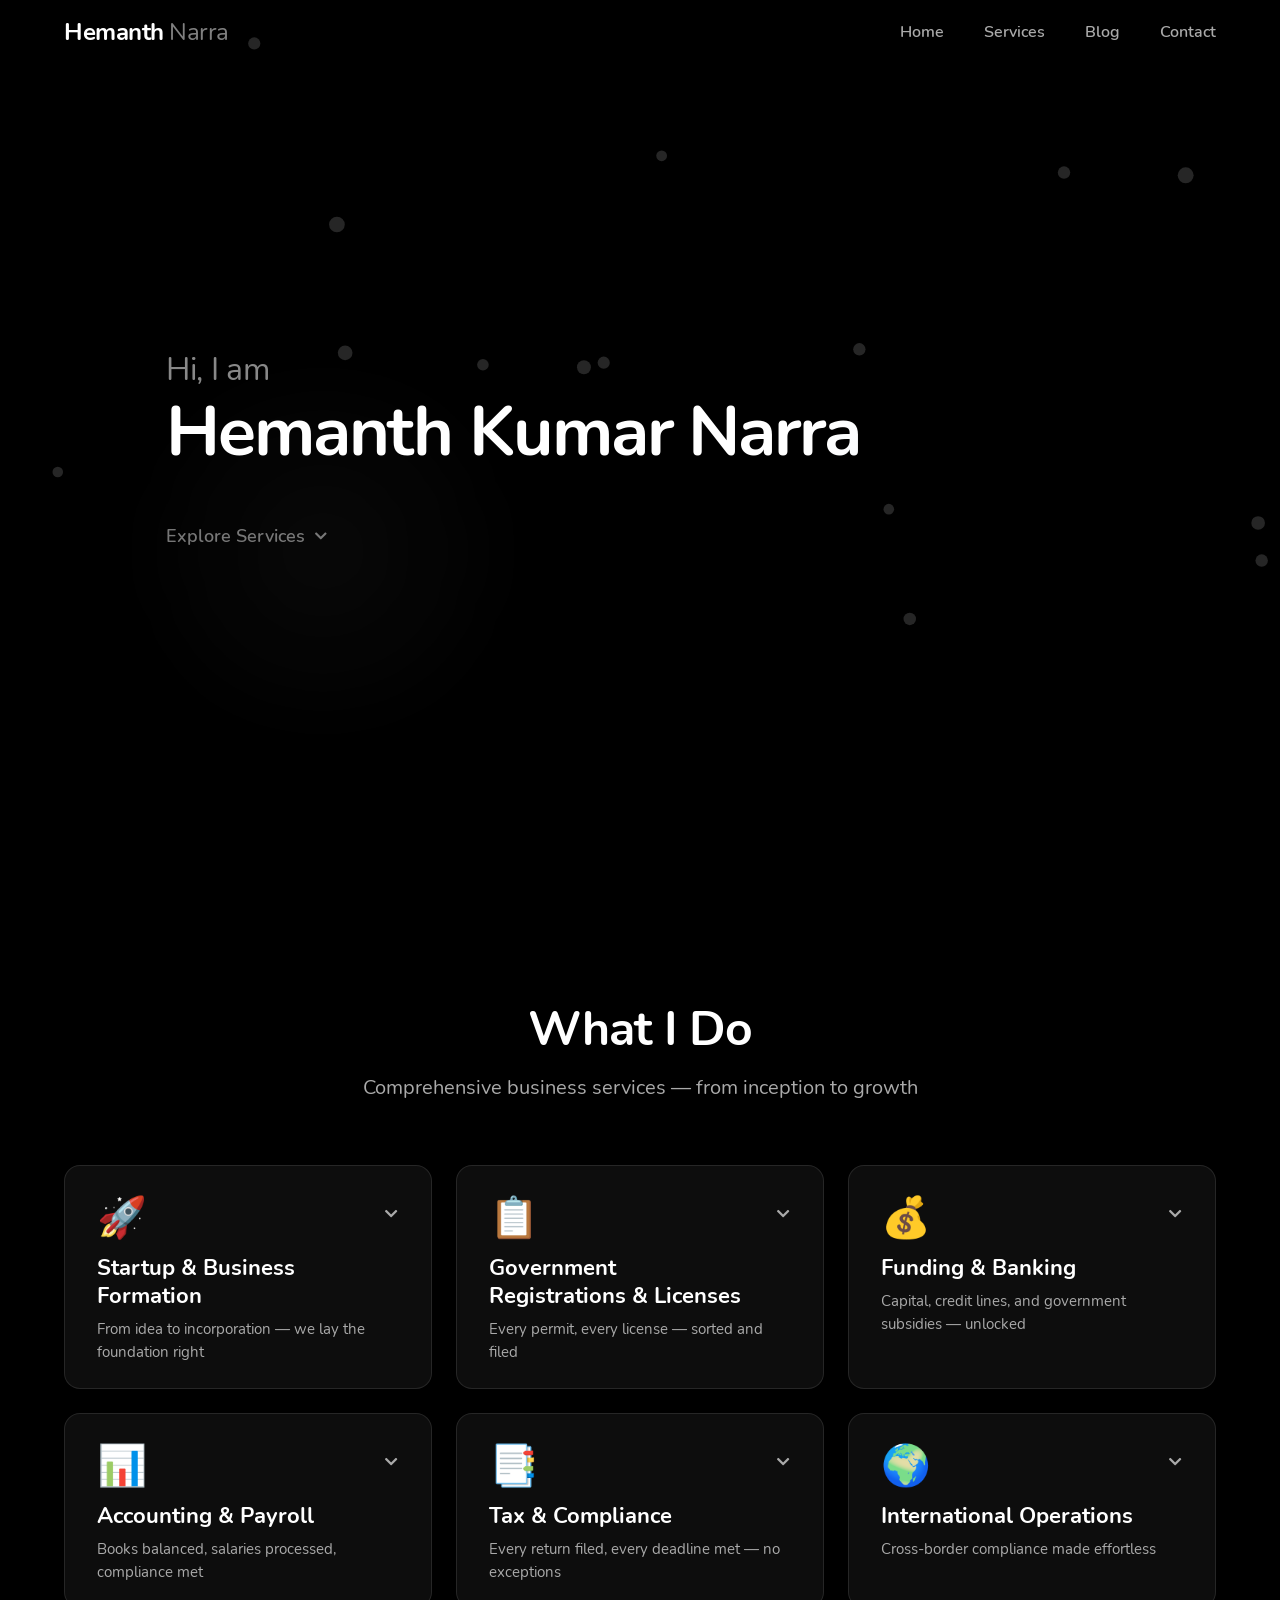
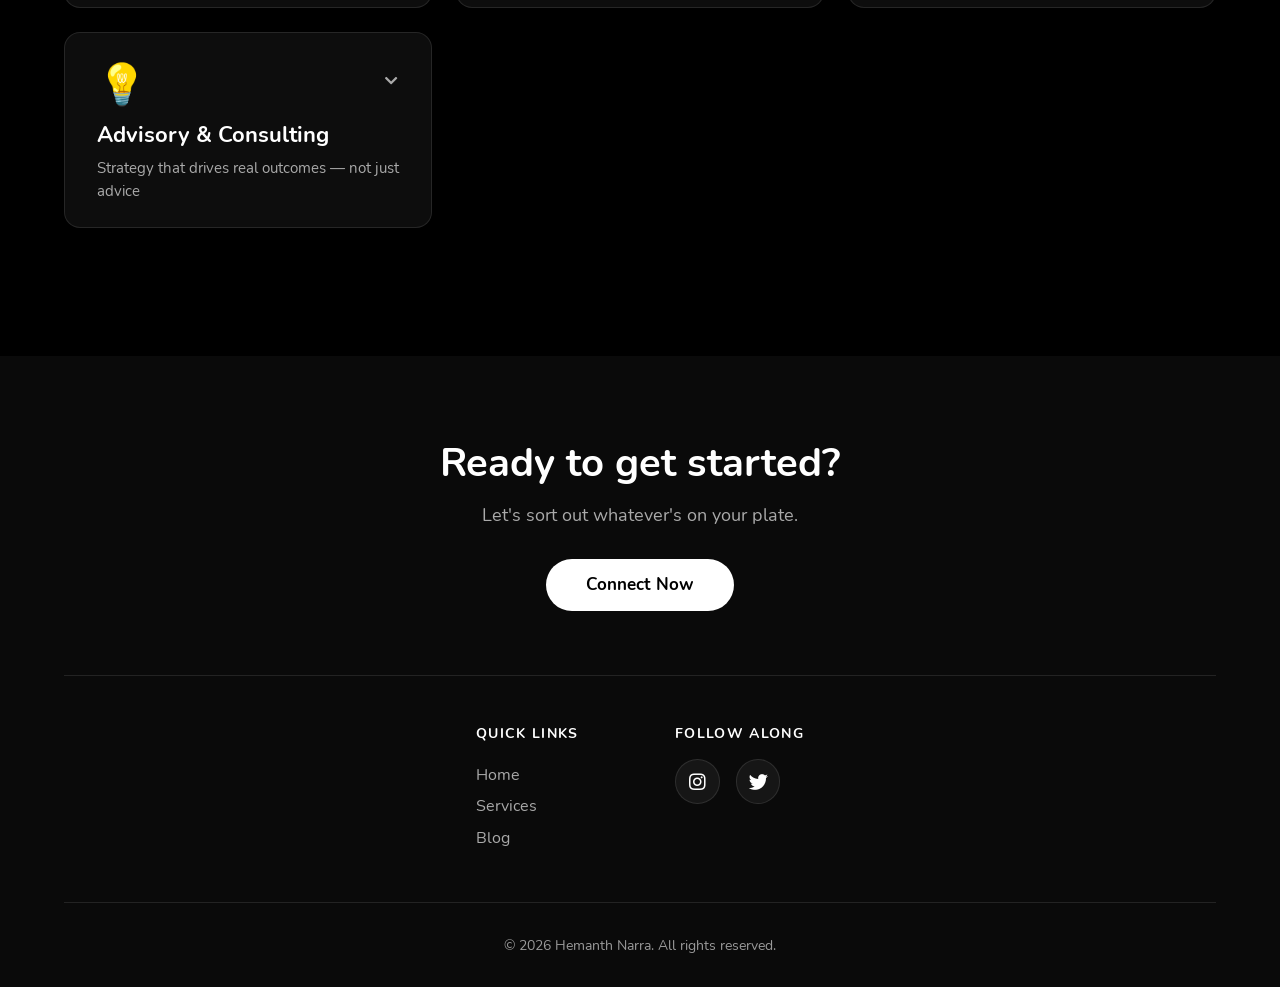
==== commit 394684f6: "feat: add SASS stylesheet and update HTML structure for portfolio redesign" ====
--- a/index.html
+++ b/index.html
@@ -122,7 +122,10 @@
 <!-- Hero Section -->
 <section id="home" class="main">
 	<div class="text-container">
-		<h1>Hi, I am Hemanth Kumar Narra</h1>
+		<h1 class="hero-title">
+			<span class="hero-line"><span class="hero-greeting">Hi, I am</span></span>
+			<span class="hero-line"><span class="hero-name">Hemanth Kumar Narra</span></span>
+		</h1>
 		<a href="#services" class="scroll-cta">
 			<span>Explore Services</span>
 			<i class="fas fa-chevron-down"></i>
--- a/css/style.css
+++ b/css/style.css
@@ -128,14 +128,107 @@
 }
 .main .text-container {
   text-align: left;
-  max-width: 50rem;
+  max-width: 58rem;
   margin: auto auto auto 13vw;
-}
-.main h1 {
-  font-size: 4rem;
-  font-weight: 600;
-  margin: 0 0 2rem;
-  color: var(--boldColor);
+  position: relative;
+}
+
+.text-container::before {
+  content: "";
+  position: absolute;
+  top: 15%;
+  left: -12%;
+  width: 480px;
+  height: 340px;
+  background: radial-gradient(circle, rgba(255, 255, 255, 0.05) 0%, rgba(255, 255, 255, 0) 70%);
+  pointer-events: none;
+  z-index: -1;
+  filter: blur(50px);
+  opacity: 0.8;
+  animation: pulse-glow 8s ease-in-out infinite alternate;
+}
+
+@keyframes pulse-glow {
+  0% { transform: scale(0.95); opacity: 0.5; }
+  100% { transform: scale(1.15); opacity: 0.9; }
+}
+
+.hero-title {
+  margin: 0 0 1.5rem;
+  line-height: 1.15;
+  color: var(--boldColor);
+}
+
+.hero-line {
+  display: block;
+  overflow: hidden;
+  padding-bottom: 0.15em;
+}
+
+.hero-greeting {
+  display: inline-block;
+  font-size: clamp(1.4rem, 2.5vw, 2.2rem);
+  font-weight: 400;
+  color: #888888;
+  letter-spacing: -0.01em;
+  transform: translateY(120%);
+  opacity: 0;
+  filter: blur(4px);
+  animation: slide-up-reveal 0.9s cubic-bezier(0.16, 1, 0.3, 1) 0.15s forwards;
+}
+
+.hero-name {
+  display: inline-block;
+  font-size: clamp(2.6rem, 5.5vw, 4.8rem);
+  font-weight: 800;
+  letter-spacing: -0.03em;
+  color: #ffffff;
+  transform: translateY(120%);
+  opacity: 0;
+  filter: blur(6px);
+  animation: slide-up-reveal 1s cubic-bezier(0.16, 1, 0.3, 1) 0.35s forwards,
+             text-shimmer 6s ease-in-out infinite 1.8s;
+  background: linear-gradient(
+    110deg,
+    #ffffff 0%,
+    #ffffff 38%,
+    #f0f4f8 46%,
+    #ffffff 50%,
+    #94a3b8 54%,
+    #ffffff 62%,
+    #ffffff 100%
+  );
+  background-size: 250% 100%;
+  -webkit-background-clip: text;
+  -webkit-text-fill-color: transparent;
+  cursor: default;
+  transition: filter 0.3s ease;
+}
+
+.hero-name:hover {
+  filter: drop-shadow(0 0 25px rgba(255, 255, 255, 0.25));
+}
+
+@keyframes slide-up-reveal {
+  0% {
+    transform: translateY(120%) skewY(1.5deg);
+    opacity: 0;
+    filter: blur(6px);
+  }
+  100% {
+    transform: translateY(0) skewY(0);
+    opacity: 1;
+    filter: blur(0);
+  }
+}
+
+@keyframes text-shimmer {
+  0%, 25% {
+    background-position: 100% 0;
+  }
+  50%, 100% {
+    background-position: -100% 0;
+  }
 }
 
 /* Scroll CTA */
@@ -143,21 +236,31 @@
   display: inline-flex;
   align-items: center;
   gap: 0.6rem;
-  margin-top: 2.5rem;
+  margin-top: 1.5rem;
   color: var(--textColor);
   text-decoration: none;
   font-size: 1.1rem;
   font-weight: 600;
-  opacity: 0.7;
-  transition: opacity 0.3s ease, color 0.3s ease;
+  opacity: 0;
+  transform: translateY(15px);
+  animation: cta-fade-in 0.8s cubic-bezier(0.16, 1, 0.3, 1) 0.85s forwards;
+  transition: opacity 0.3s ease, color 0.3s ease, transform 0.3s ease;
 }
 .scroll-cta:hover {
   opacity: 1;
   color: var(--boldColor);
+  transform: translateY(-2px);
 }
 .scroll-cta i {
   font-size: 0.85rem;
   animation: float-down 2s ease-in-out infinite;
+}
+
+@keyframes cta-fade-in {
+  to {
+    opacity: 0.7;
+    transform: translateY(0);
+  }
 }
 
 @keyframes float-down {
@@ -520,8 +623,11 @@
 }
 
 @media (max-width: 30rem) {
-  .main > .text-container h1 {
-    font-size: 3rem;
+  .hero-name {
+    font-size: clamp(2rem, 9vw, 2.75rem);
+  }
+  .hero-greeting {
+    font-size: 1.25rem;
   }
 }
 
@@ -533,4 +639,17 @@
     opacity: 1;
     transform: none;
   }
-}
+  .hero-greeting,
+  .hero-name,
+  .scroll-cta {
+    animation: none !important;
+    opacity: 1 !important;
+    transform: none !important;
+    filter: none !important;
+  }
+  .hero-name {
+    background: none !important;
+    -webkit-text-fill-color: initial !important;
+    color: var(--boldColor) !important;
+  }
+}
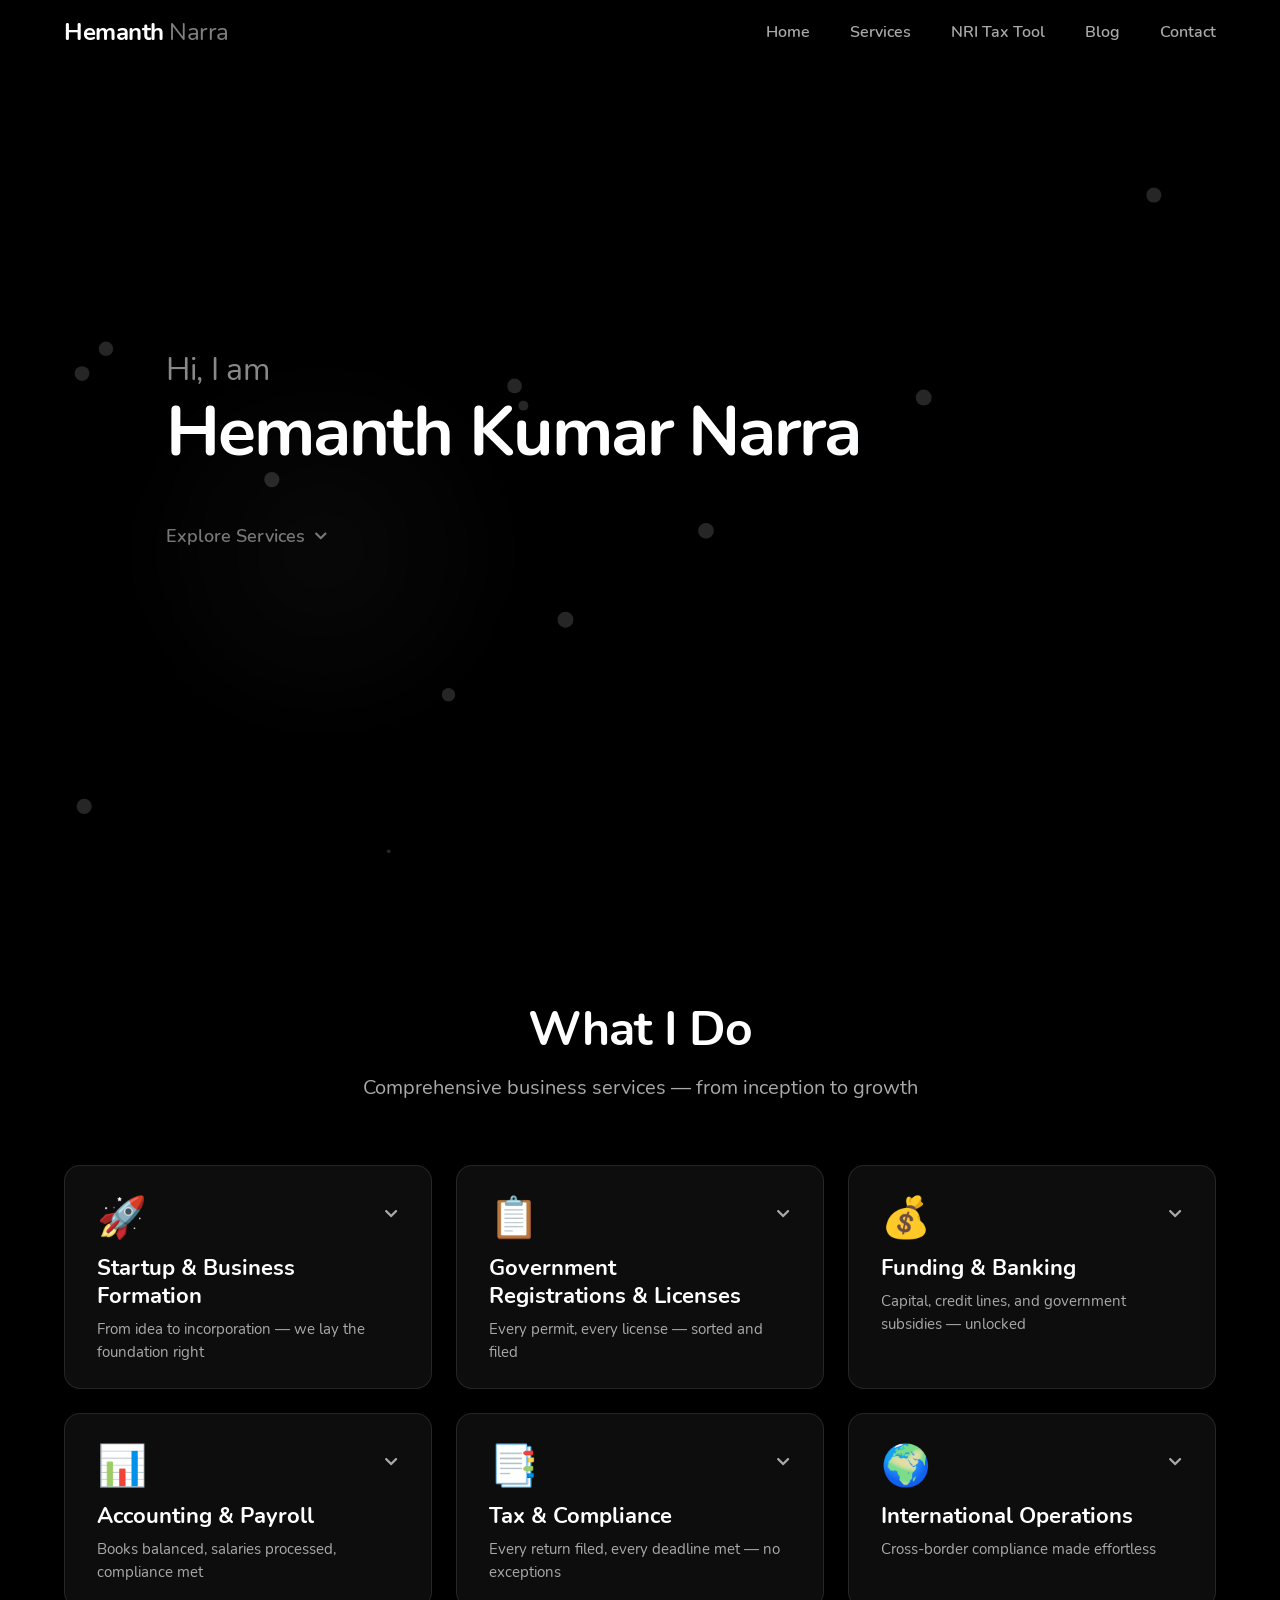
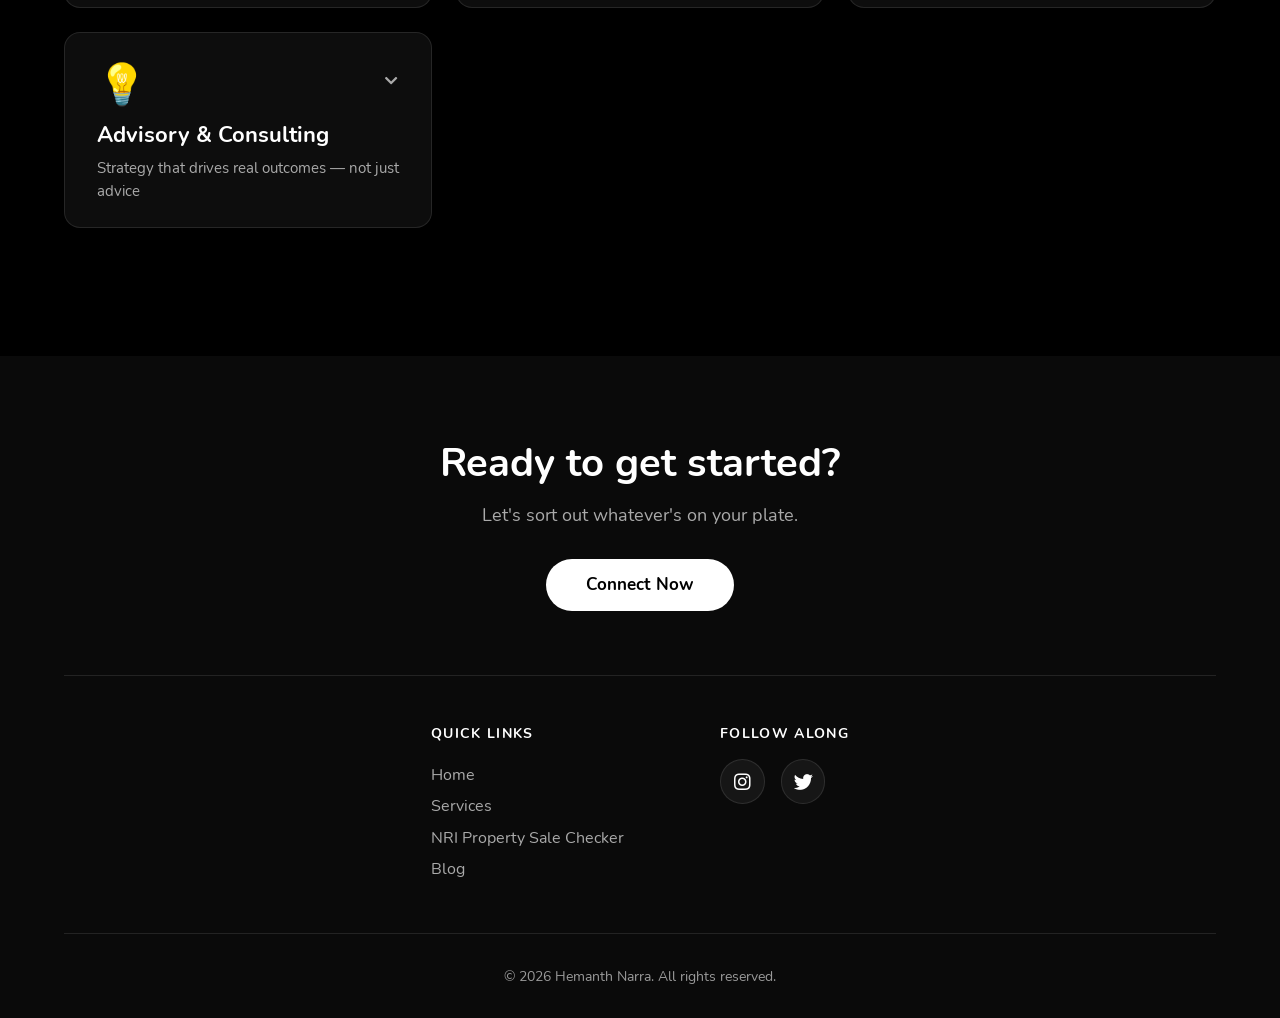
==== commit 733b0c6a: "feat: add NRI property sale tax calculator and new blog articles" ====
--- a/index.html
+++ b/index.html
@@ -110,6 +110,7 @@
 		<div id="nav-links" class="nav-links">
 			<a href="#home">Home</a>
 			<a href="#services">Services</a>
+			<a href="nri-property-sale-checker/">NRI Tax Tool</a>
 			<a href="blog/index.html">Blog</a>
 			<a href="#contact">Contact</a>
 		</div>
@@ -268,6 +269,7 @@
 				</div>
 				<div id="card-services-international" class="card-services" role="region" aria-labelledby="card-title-international">
 					<ul>
+						<li><strong><a href="nri-property-sale-checker/" style="color: #ffffff; text-decoration: underline; text-underline-offset: 3px;">NRI Property Sale Advisory</a></strong> — Interactive Capital Gains, TDS Gap & FEMA Repatriation Checker</li>
 						<li><strong>US GAAP Bookkeeping</strong> — American accounting standards handled</li>
 						<li><strong>Federal & State Tax Filings</strong> — US tax compliance</li>
 						<li><strong>International Tax Planning</strong> — Cross-border structuring</li>
@@ -314,6 +316,7 @@
 				<h4>Quick Links</h4>
 				<a href="#home">Home</a>
 				<a href="#services">Services</a>
+				<a href="nri-property-sale-checker/">NRI Property Sale Checker</a>
 				<a href="blog/index.html">Blog</a>
 			</div>
 			<div class="footer-col">
